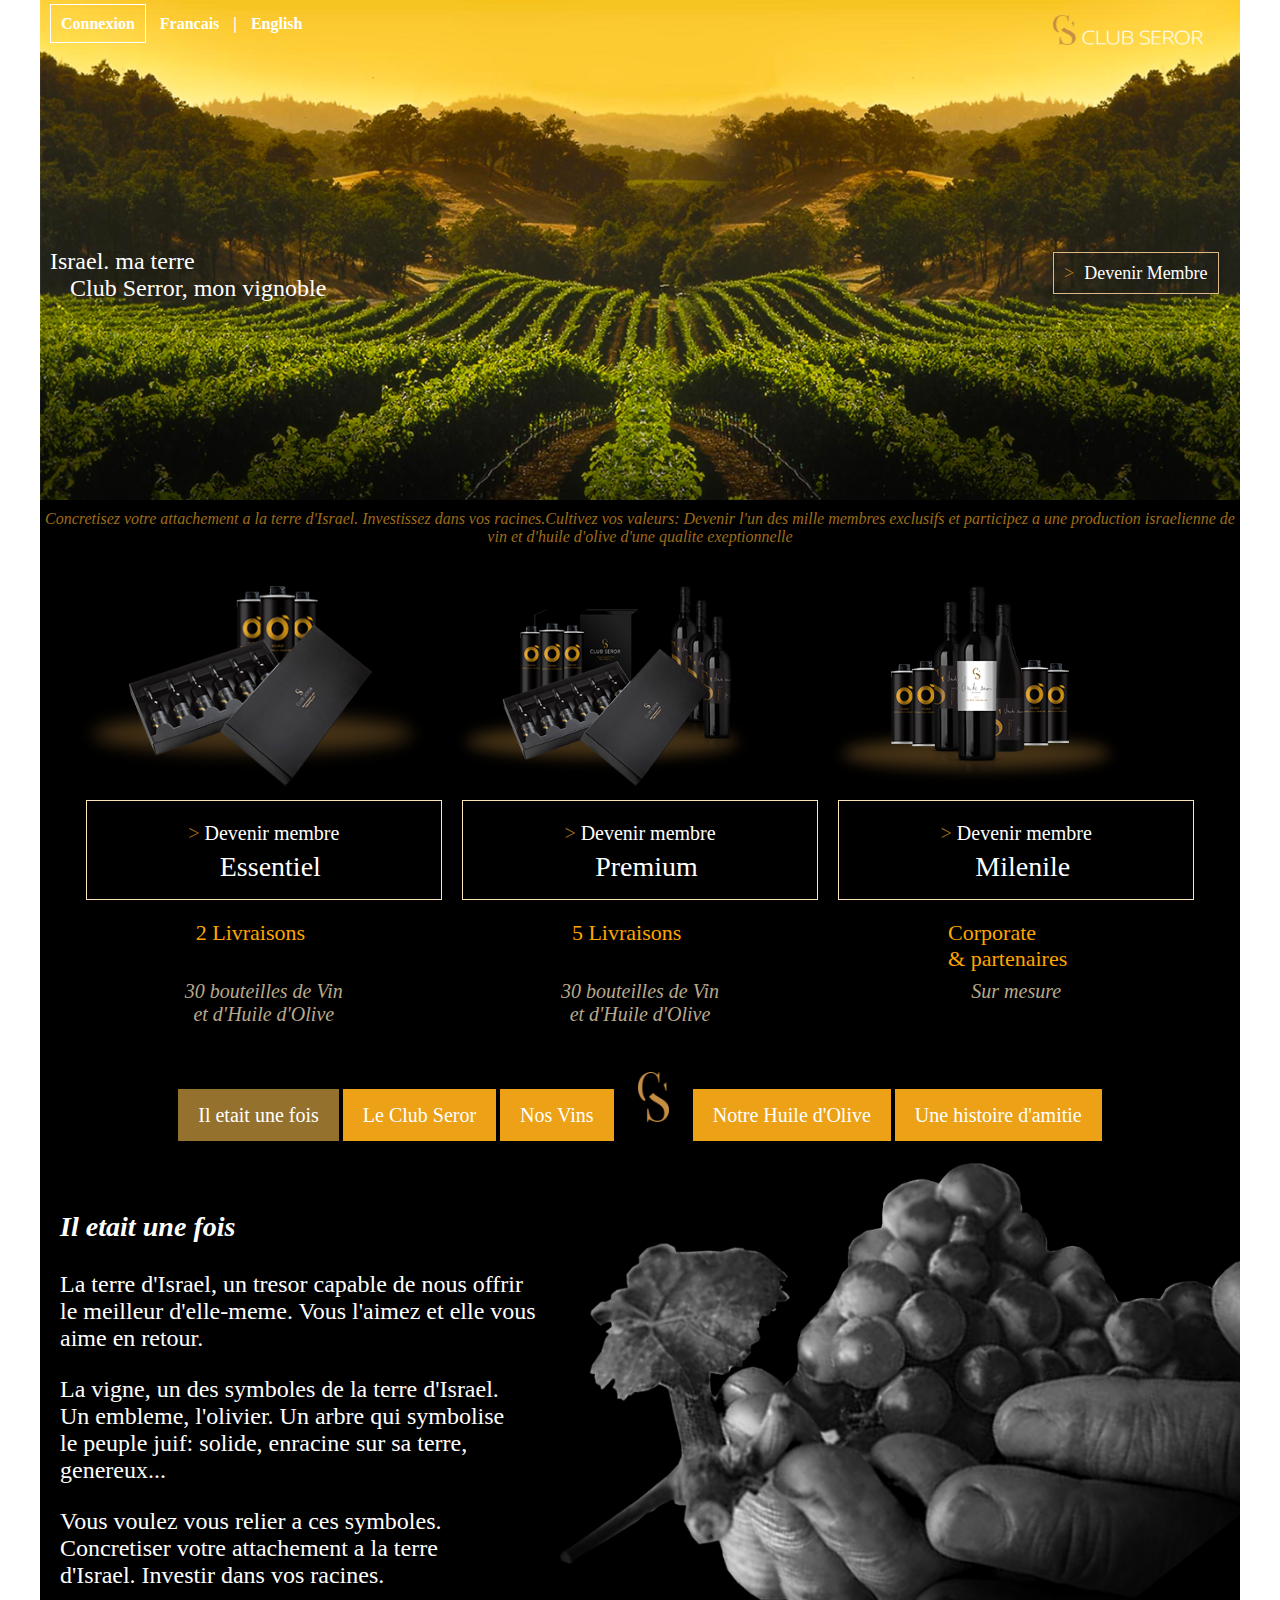
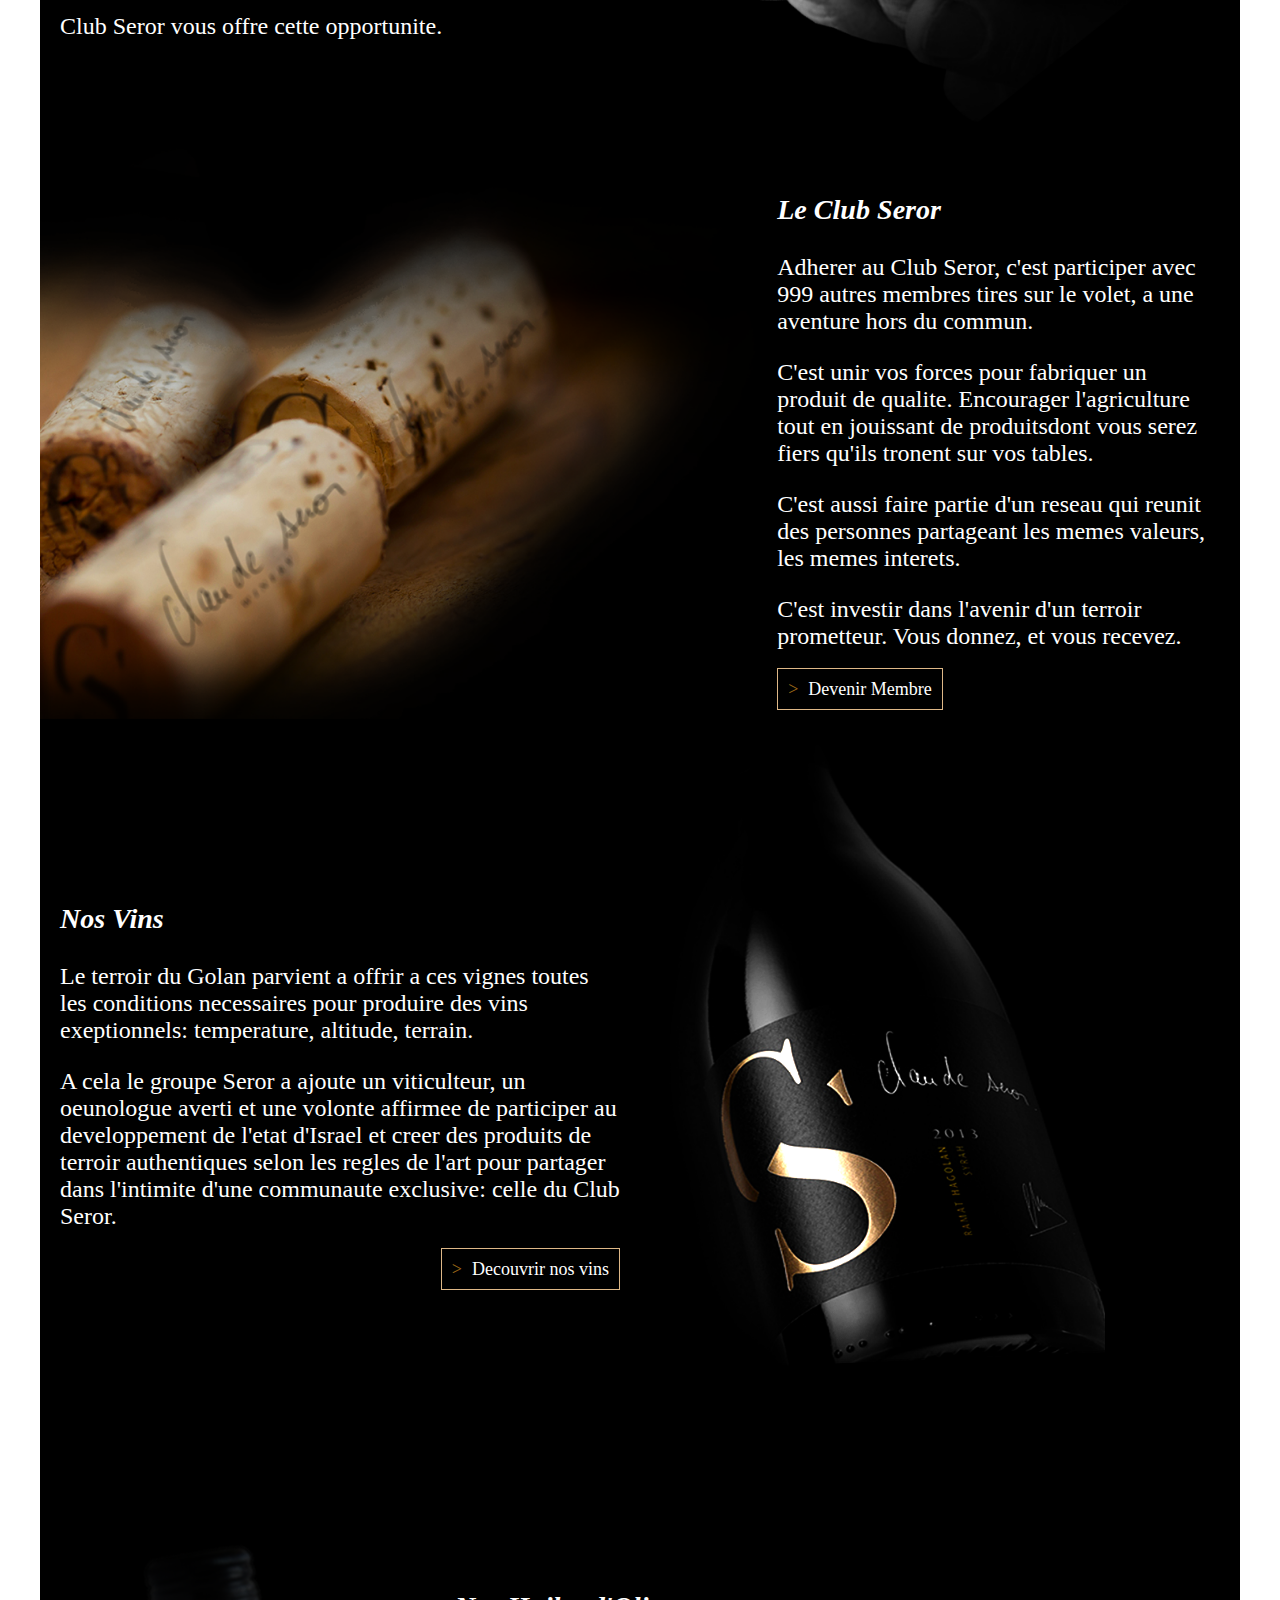
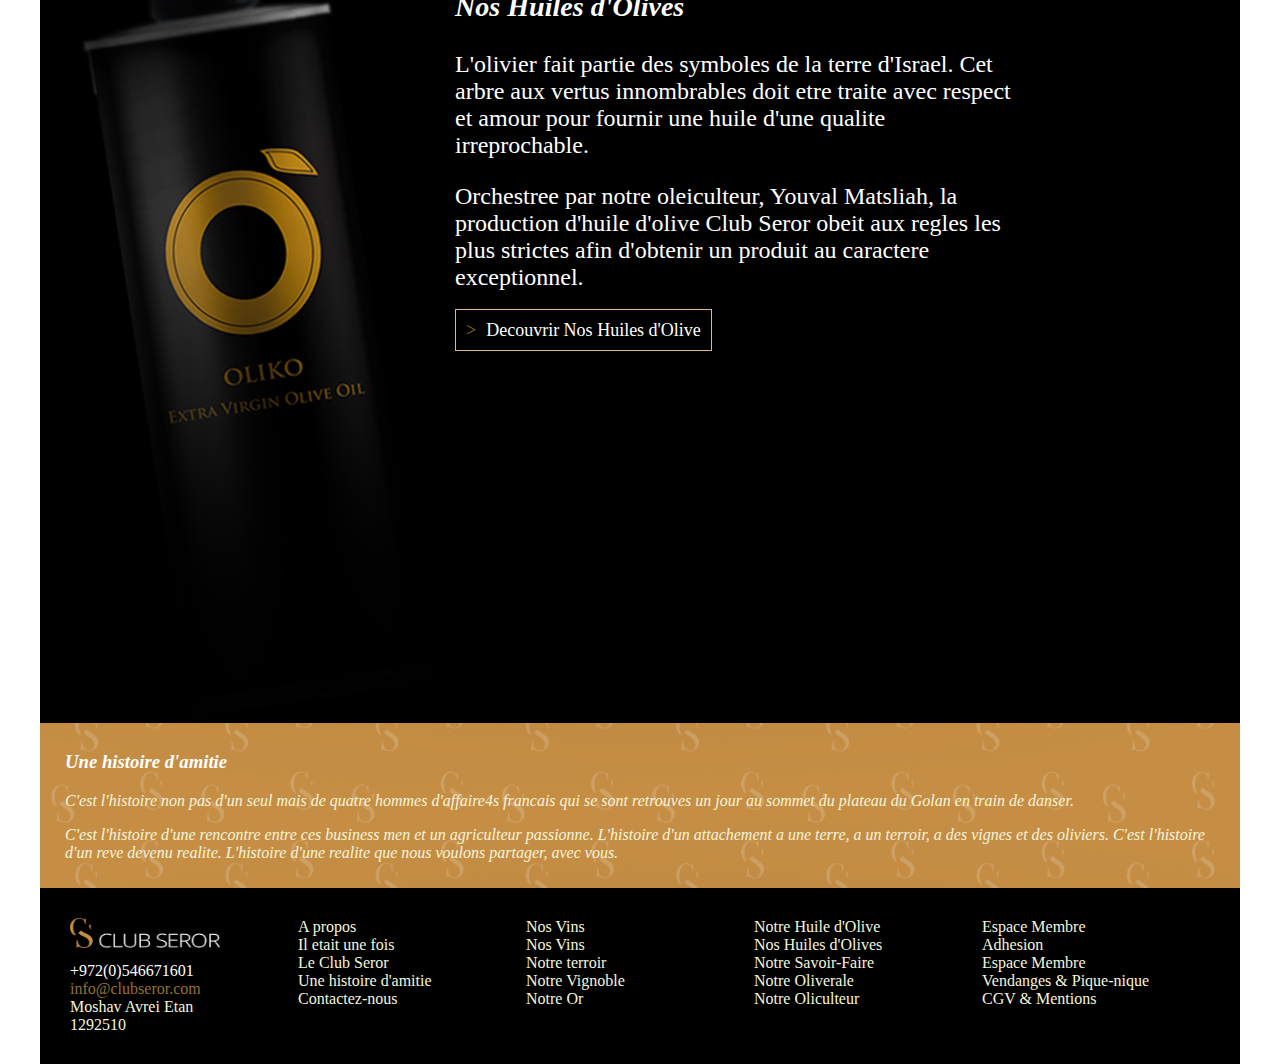
==== Club Seror/index.html @ d4f07e98 "Add files via upload" ====
<!DOCTYPE html>
<html lang="en">
  <head>
    <meta charset="UTF-8" />
    <meta http-equiv="X-UA-Compatible" content="IE=edge" />
    <meta name="viewport" content="width=device-width, initial-scale=1.0" />
    <link
      rel="stylesheet"
      href="https://cdnjs.cloudflare.com/ajax/libs/font-awesome/6.0.0-beta3/css/all.min.css"
    />
    <link rel="stylesheet" href="style.css" />
    <title>Club Seror</title>
  </head>
  <body>
    <section>
      <div class="container-become-member flex flex-menu-member">
        <div class="div-connexion">
          <a class="btn-connexion active">Connexion</a>
          <a>Francais </a>
          <span>|</span>
          <a>English</a>
        </div>
        <div class="div-logo">
          <img src="images/Logo2.png" alt="logo2" />
        </div>
        <div class="div-desc">
          <div>Israel. ma terre</div>
          <div class="indented-text">Club Serror, mon vignoble</div>
        </div>
        <div class="div-btn-become-member">
          <a class="btn-become-member"><span>></span>Devenir Membre</a>
        </div>
      </div>
    </section>

    <section>  
      <div class="container-concret">
        Concretisez votre attachement a la terre d'Israel. Investissez dans vos
        racines.Cultivez vos valeurs: Devenir l'un des mille membres exclusifs
        et participez a une production israelienne de vin et d'huile d'olive
        d'une qualite exeptionnelle
      </div>  
    </section>

    <section>
      <div class="container-products flex flex-products">
        <div class="container-item">
          <img src="images/Pack.png" alt="product 1" />
          <div class="btn-product">
            <a>
              <div class="small-text"><span>></span> Devenir membre</div>
              <div class="large-text">Essentiel</div>
            </a>
          </div>
          <div class="div-delivery">2 Livraisons</div>
          <div class="product-desc">
            30 bouteilles de Vin <br />
            et d'Huile d'Olive
          </div>
        </div>
        <div class="container-item">
          <img src="images/Pack2.png" alt="product 1" />
          <div class="btn-product">
            <a>
              <div class="small-text"><span>></span> Devenir membre</div>
              <div class="large-text">Premium</div>
            </a>
          </div>
          <div class="div-delivery">5 Livraisons</div>
          <div class="product-desc">
            30 bouteilles de Vin <br />
            et d'Huile d'Olive
          </div>
        </div>
        <div class="container-item">
          <img src="images/Pack3.png" alt="product 1" />
          <div class="btn-product">
            <a>
              <div class="small-text"><span>></span> Devenir membre</div>
              <div class="large-text">Milenile</div>
            </a>
          </div>
          <div class="div-delivery">Corporate <br />&amp; partenaires</div>
          <div class="product-desc">Sur mesure</div>
        </div>
      </div>
    </section>

    <section>
      <div class="container-menu-1 flex flex-menu-1">
        <div class="menu-items">
          <ul>
            <li><div><a class="active">Il etait une fois</a></div></li>
            <li><a>Le Club Seror</a></li>
            <li><a>Nos Vins</a></li>
            <li>
              <a class="logo"><img src="images/logo.png" alt="logo" /></a>
            </li>
            <li><a>Notre Huile d'Olive</a></li>
            <li><a>Une histoire d'amitie</a></li>
          </ul>
        </div>
      </div>
    </section>

    <section>
      <div class="container-img-desc-1 flex">
        <div class="div-desc">
          <h3>Il etait une fois</h3>
          <p>
            La terre d'Israel, un tresor capable de nous offrir <br />
            le meilleur d'elle-meme. Vous l'aimez et elle vous <br />
            aime en retour.
          </p>
          <p>
            La vigne, un des symboles de la terre d'Israel. <br />
            Un embleme, l'olivier. Un arbre qui symbolise <br />
            le peuple juif: solide, enracine sur sa terre, <br />
            genereux...
          </p>
          <p>
            Vous voulez vous relier a ces symboles. <br />
            Concretiser votre attachement a la terre <br />
            d'Israel. Investir dans vos racines.
          </p>
          <p>Club Seror vous offre cette opportunite.</p>
        </div>
        <div class="div-image">
          <img src="images/Vine.png" alt="vigne" />
        </div>
      </div>

      <div class="container-img-desc-2 flex">
        <div class="div-image">
          <img src="images/Cork.png" alt="cork" />
        </div>
        <div class="div-desc">
          <h3>Le Club Seror</h3>
          <p>
            Adherer au Club Seror, c'est participer avec 999 autres membres
            tires sur le volet, a une aventure hors du commun.
          </p>
          <p>
            C'est unir vos forces pour fabriquer un produit de qualite.
            Encourager l'agriculture tout en jouissant de produitsdont vous
            serez fiers qu'ils tronent sur vos tables.
          </p>
          <p>
            C'est aussi faire partie d'un reseau qui reunit des personnes
            partageant les memes valeurs, les memes interets.
          </p>
          <p>
            C'est investir dans l'avenir d'un terroir prometteur. Vous donnez,
            et vous recevez.
          </p>
          <a class="btn-become-member"><span>></span>Devenir Membre</a>
        </div>
      </div>

      <div class="container-img-desc-3 flex">
        <div class="div-desc">
          <h3 class="h3-nos-vins">Nos Vins</h3>
          <p>
            Le terroir du Golan parvient a offrir a ces vignes toutes les
            conditions necessaires pour produire des vins exeptionnels:
            temperature, altitude, terrain.
          </p>
          <p>
            A cela le groupe Seror a ajoute un viticulteur, un oeunologue averti
            et une volonte affirmee de participer au developpement de l'etat
            d'Israel et creer des produits de terroir authentiques selon les
            regles de l'art pour partager dans l'intimite d'une communaute
            exclusive: celle du Club Seror.
          </p>
          <div class="div-discover-wines">
            <a class="btn-become-member"><span>></span>Decouvrir nos vins</a>
          </div>
        </div>
        <div class="div-image">
          <img class="bottle-img" src="images/Bottle.png" alt="bottle" />
        </div>
      </div>

      <div class="container-img-desc-4 flex">
        <div class="div-image">
          <img class="oil-image" src="images/Oil.png" alt="cork" />
        </div>
        <div class="div-desc">
          <h3>Nos Huiles d'Olives</h3>
          <p>
            L'olivier fait partie des symboles de la terre d'Israel. Cet arbre
            aux vertus innombrables doit etre traite avec respect et amour pour
            fournir une huile d'une qualite irreprochable.
          </p>
          <p>
            Orchestree par notre oleiculteur, Youval Matsliah, la production
            d'huile d'olive Club Seror obeit aux regles les plus strictes afin
            d'obtenir un produit au caractere exceptionnel.
          </p>
          <a class="btn-become-member"
            ><span>></span>Decouvrir Nos Huiles d'Olive</a
          >
        </div>
      </div>
    </section>

    <section>
      <div class="container-amitie-history">
        <h3>Une histoire d'amitie</h3>
        <div class="desc">
          <p>
            C'est l'histoire non pas d'un seul mais de quatre hommes d'affaire4s
            francais qui se sont retrouves un jour au sommet du plateau du Golan
            en train de danser.
          </p>
          <p>
            C'est l'histoire d'une rencontre entre ces business men et un
            agriculteur passionne. L'histoire d'un attachement a une terre, a un
            terroir, a des vignes et des oliviers. C'est l'histoire d'un reve
            devenu realite. L'histoire d'une realite que nous voulons partager,
            avec vous.
          </p>
        </div>
      </div>
    </section>

    <section>
      <div class="footer flex">
        <div class="footer-item">
          <img src="images/Logo2.png" alt="footer logo" />
          <div>
            <a class="phone" href="tel:+972546671601">+972(0)546671601</a>
          </div>
          <div class="email">
            <a>info@clubseror.com</a>
          </div>
          <div>Moshav Avrei Etan</div>
          <div>1292510</div>
        </div>

        <div class="footer-item">
          <div class="footer-title">A propos</div>
          <div>Il etait une fois</div>
          <div>Le Club Seror</div>
          <div>Une histoire d'amitie</div>
          <div>Contactez-nous</div>
        </div>

        <div class="footer-item">
          <div class="footer-title">Nos Vins</div>
          <div>Nos Vins</div>
          <div>Notre terroir</div>
          <div>Notre Vignoble</div>
          <div>Notre Or</div>
        </div>

        <div class="footer-item">
          <div class="footer-title">Notre Huile d'Olive</div>
          <div>Nos Huiles d'Olives</div>
          <div>Notre Savoir-Faire</div>
          <div>Notre Oliverale</div>
          <div>Notre Oliculteur</div>
        </div>

        <div class="footer-item">
          <div class="footer-title">Espace Membre</div>
          <div>Adhesion</div>
          <div>Espace Membre</div>
          <div>Vendanges &amp; Pique-nique</div>
          <div>CGV &amp; Mentions</div>
        </div>
      </div>
    </section>
  </body>
</html>
---- Club Seror/style.css ----
* {
    box-sizing: border-box;
}

body {
    margin: 0px;
}

ul {
    padding: 0;
}

.flex {
    display: flex;
}

.container-become-member {
    width: 1200px;
    height: 500px;
    margin: auto;
    background: url('images/Winery.png') center/cover;
    padding: 15px 10px 0 10px;
}

.flex-menu-member {
    flex-wrap: wrap;
    justify-content: space-between;
}

.div-connexion a, .div-connexion span {
    color: white;
    font-weight: bold;
    margin-right: 10px;
}

a:hover, .active {
    border: 1px solid white;
    padding: 10px;
}

.div-desc {
    color: white;
    font-size: 24px;
}

.div-connexion {
    width: 85%;
}

.div-logo {
    width: 15%;
}

.div-btn-become-member .div-desc {
   padding-left: 20px;
   width: 85%;
}

.container-become-member .div-desc .indented-text {
    text-indent: 20px;
}

.div-btn-become-member {
    padding-top: 15px;
    width: 15%;
}

.container-concret {
    background-color: black;
    width: 1200px;
    margin: auto;
    padding: 10px 0;
    text-align: center;
    color: rgba(230, 162, 35, 0.689);
    font-style: italic;
}

.div-logo img {
    width: 150px;
    height: 30px;
}

.btn-become-member {
    color: white;
    padding: 10px;
    border: 1px solid burlywood;
    font-size: 18px;
}

.btn-become-member span {
    color: rgba(230, 162, 35, 0.689);
    font-size: 18px;
    margin-right: 10px;
}

.btn-become-member-pack {
    color: white;
    margin: 30px;
    padding: 20px 0;
    text-align: center;
    line-height: 1.5em;
    border: 1px rgb(250, 227, 185) solid
}

.btn-become-member-pack span {
    color: rgba(230, 162, 35, 0.689);
    font-size: 18px;
    margin-right: 10px;
}

.container-connexion {
    padding-top: 25px;
    width: 1200px;
    height: 60px;
    margin: auto;
    background-color: black;
}

.container-connexion .div-connexion a, .container-connexion .div-connexion span {
    color: white;
    font-weight: bold;
    margin-right: 10px;
}

.container-connexion .div-connexion .btn-connexion {
    color: white;
    font-size: 18px;
    padding: 15px;
    margin: 0 0 5px 3px;
    border: 2px solid wheat;
}

.container-products {
    width: 1200px;
    margin: auto;
    background-color: black;
}

.container-item {
    width: 33%;
}

.container-item img {
    height: 200px;
}

.flex-products {
    flex-wrap: wrap;
    padding: 30px;
    justify-content: center;
}

.btn-product {
    color: white;
    margin: 10px;
    padding: 20px 0;
    text-align: center;
    line-height: 1.5em;
    border: 1px rgb(250, 227, 185) solid
}

.small-text {
    font-size: 20px;
}

.large-text {
    font-size: 28px;
    padding: 10px 0 0 13px
}

.small-text span {
    color: rgba(230, 162, 35, 0.689);
}

.div-delivery {
    color: orange;
    font-size: 22px;
    padding: 10px 2px 2px 120px;
    height: 70px;
}

.product-desc {
    text-align: center;
    color:rgb(184, 169, 141);
    font-size: 20px;
    font-style: italic;
}

.container-menu-1 {
    width: 1200px;
    margin: auto;
    background-color: black;
}

.flex-menu-1 {
    justify-content: center;
}

.menu-items ul li {
    display: inline-block;
}

.menu-items ul li a {
    background-color: rgb(236, 161, 22);
    font-size: 20px;
    color: white;
    padding: 15px 20px;
    border: none;
}

.menu-items ul li .active, .menu-items ul li a:hover {
    background-color: rgb(149, 113, 46);
}

.menu-items ul li .logo {
    background-color: black;
}

.menu-items ul li .logo img {
    height: 50px;
}

.container-top-menu {
    width: 1200px;
    margin: auto;
    background-color: black;
}

.container-top-menu .div-logo img {
   margin-top: 6px;
   width: 50px;
   height: 40px;
}

.flex-top-menu {
    justify-content: space-around;
}

.left-menu ul li, .right-menu ul li {
    display: inline-block;
}

.left-menu ul li a, .right-menu ul li a {
    background-color: rgb(236, 161, 22);
    font-size: 20px;
    color: white;
    padding: 15px 20px;
    border: none;
}

.left-menu ul li .active, .left-menu ul li a:hover, .right-menu ul li a:hover {
    background-color: rgb(149, 113, 46);
}

.h3-nos-vins {
    padding-top: 20%;
}

.container-img-desc-1,
.container-img-desc-2,
.container-img-desc-3,
.container-img-desc-4
 {
  padding: 20px 0 0 0;
  background-color: black;
  width: 1200px;
  margin: auto;
}

.container-img-desc-1 .div-desc,
.container-img-desc-2 .div-desc,
.container-img-desc-3 .div-desc,
.container-img-desc-4 .div-desc   
{
    width: 50%;
    padding: 20px;
}

.container-img-desc-1 .div-desc h3,
.container-img-desc-2 .div-desc h3,
.container-img-desc-3 .div-desc h3,
.container-img-desc-4 .div-desc h3    
{
    font-style: italic;
}

.container-img-desc-1 .div-image img,
.container-img-desc-2 .div-image img,
.container-img-desc-3 .div-image img,
.container-img-desc-4 .div-image img
{
   width: 100%;
}

.div-discover-wines {
   text-align: right;
}

.bottle-img {
   height: 80%;
}

.oil-image {
   padding-left: 40px;
}

.container-amitie-history {
    padding: 10px 5px 10px 5px;
    color: white;
    background: url('images/Bg.png') center/cover;
    width: 1200px;
    margin: auto;
}

.container-amitie-history h3 {
    font-style: italic;
    padding-left: 20px;
}

.container-amitie-history p {
    font-style: italic;
    padding-left: 20px;
    color:beige;
}

.footer-item img {
    width: 150px;
    height: 40px;
    padding-bottom: 10px;
}

.footer {
    width: 1200px;
    margin: auto;
    padding: 30px;
    background-color: black;
    justify-content: space-around;
}

.footer-item {
    width: 20%;
    color: beige;
}

.phone {
    text-decoration: none;
    color: white;
}

.email {
    color: rgb(149, 113, 46);
}

.container-prdt-img-desc {
    padding: 5vh 0;
    width: 1200px;
    margin: auto;
    background-color: black;
}

.container-prdt-img-desc .div-img {
    padding-left: 10vw;
    width: 50%;
}

.container-prdt-img-desc .div-desc {
    width: 50%;
}

.container-prdt-img-desc img {
    width: 100%;
}

.container-prdt-img-desc .div-desc .title {
    color: rgb(236, 161, 22);
    font-size: 30px;
}

.container-prdt-img-desc .div-desc .subtitle {
    padding-top: 10px;
    color: white;
    font-size: 26px;
}

.flex-inside {
    padding-top: 20px;
    justify-content: space-between;
}

.div-icone-inside {
    width: 30%;
}

.fa-wine-bottle {
    padding: 30px;
    font-size: 40px;
}

.container-prdt-img-desc .div-desc p {
    color:rgb(226, 220, 220);
    font-size: 20px;
}

.container-criteria {
    width: 1200px;
    margin: auto;
    background-color: olive;
}

.container-criteria .criteria-item .flex-inside 

.footer-title {
    font-weight: bold;
    padding-bottom: 10px;
    color: white;
}

@media screen and (max-width: 1024px) {
    .container-become-member { 
        font-size: 20px;
        width: 100%;
    }

    .div-connexion {
        width: 75%;
    }

    .container-become-member .div-desc {
        padding-left: 30px;
        width: 70%;
        font-size: 32px;
    }
     
    .div-btn-become-member {
         padding-top: 15px;
         width: 30%;
         font-size: 22px;
    }

    .div-logo {
        width: 25%;
    }

    .div-logo img {
        width: 180px;
        height: 40px;
    }

    .container-concret {
        width: 100%;
        font-size: 28px;
        padding: 10px;
    }

    .menu-items ul li {
        display: block;
        margin-bottom: 40px;
    }

    .menu-items ul li a {
        font-size: 20px;
        margin-right: 5px;  
        padding: 15px 15px;
    }

    .flex-products {
        flex-direction: column;
    }

    .container-products { 
        width: 100%;
    }

    .div-delivery {
        padding: 10px 0 0 0;
    }

    .product-desc {
      padding-bottom: 30px;
    }

    .container-item {
        width: 100%;
        text-align: center;
    }

    .container-menu-1 {
        width: 100%;
    }

    .container-img-desc-1,
    .container-img-desc-3
    {
        width: 100%;
        flex-direction: column;
    }

    .container-img-desc-2,
    .container-img-desc-4
    {
        width: 100%;
        flex-direction: column-reverse;
    }

    .container-img-desc-1 .div-image img,
    .container-img-desc-2 .div-image img,
    .container-img-desc-3 .div-image img,
    .container-img-desc-4 .div-image img 
    {
       width: 80%;
       height: auto;
       max-height: 600px;
       margin-left: 50px;
    } 

    .container-img-desc-1 .div-desc,
    .container-img-desc-2 .div-desc,
    .container-img-desc-3 .div-desc,
    .container-img-desc-4 .div-desc
    {
        width: 100%;
        text-align: center;
        letter-spacing: 2px;
        font-size: 23px;
        padding: 5px;
    }

    .div-discover-wines {
        text-align: center;
    }

    .container-amitie-history { 
        width: 100%;
    }

    .footer {
        width: 100%;
    }
}

@media screen and (max-width: 768px) {
    .container-become-member { 
        font-size: 20px;
        width: 100%;
    }

    .div-connexion {
        width: 70%;
    }

    .container-become-member .div-desc {
        padding-left: 30px;
        width: 70%;
        font-size: 32px;
    }
     
    .div-btn-become-member {
         padding-top: 15px;
         width: 30%;
         font-size: 22px;
    }

    .div-logo {
        width: 30%;
    }

    .div-logo img {
        width: 180px;
        height: 40px;
    }

    .container-concret {
        width: 100%;
        font-size: 28px;
        padding: 10px;
    }

    .menu-items ul li {
        display: block;
        margin-bottom: 40px;
    }

    .menu-items ul li a {
        font-size: 20px;
        margin-right: 5px;  
        padding: 15px 15px;
    }

    .flex-products {
        flex-direction: column;
    }

    .container-products { 
        width: 100%;
    }

    .div-delivery {
        padding: 10px 0 0 0;
    }

    .product-desc {
      padding-bottom: 30px;
    }

    .container-item {
        width: 100%;
        text-align: center;
    }

    .container-menu-1 {
        width: 100%;
    }

    .container-img-desc-1,
    .container-img-desc-3
    {
        width: 100%;
        flex-direction: column;
    }

    .container-img-desc-2,
    .container-img-desc-4
    {
        width: 100%;
        flex-direction: column-reverse;
    }

    .container-img-desc-1 .div-image img,
    .container-img-desc-2 .div-image img,
    .container-img-desc-3 .div-image img,
    .container-img-desc-4 .div-image img 
    {
       width: 80%;
       height: auto;
       max-height: 600px;
       margin-left: 50px;
    } 

    .container-img-desc-1 .div-desc,
    .container-img-desc-2 .div-desc,
    .container-img-desc-3 .div-desc,
    .container-img-desc-4 .div-desc
    {
        width: 100%;
        text-align: center;
        letter-spacing: 2px;
        font-size: 23px;
        padding: 5px;
    }

    .div-discover-wines {
        text-align: center;
    }

    .container-amitie-history { 
        width: 100%;
    }

    .footer {
        width: 100%;
        flex-wrap: wrap;
        text-align: center;
    }

    .footer-item {
        width: 50%;
        padding-bottom: 20px;
    }
}

@media screen and (max-width: 414px) {
    .container-become-member { 
        font-size: 20px;
        width: 100%;
    }

    .div-connexion {
        width: 65%;
        font-size: 12px;
    }

    .container-become-member .div-desc {
        padding-left: 30px;
        width: 50%;
        font-size: 22px;
    }

    .container-become-member .div-desc .indented-text {
        text-indent: 0px;
    }
     
    .div-btn-become-member {
         padding-top: 15px;
         width: 50%;
         font-size: 22px;
    }

    .div-logo {
        width: 35%;
    }

    .div-logo img {
        width: 120px;
        height: 26px;
    }

    .container-concret {
        width: 100%;
        font-size: 28px;
        padding: 10px;
    }

    .menu-items ul li {
        display: block;
        margin-bottom: 40px;
    }

    .menu-items ul li a {
        font-size: 20px;
        margin-right: 5px;  
        padding: 15px 15px;
    }

    .flex-products {
        flex-direction: column;
    }

    .container-products { 
        width: 100%;
    }

    .div-delivery {
        padding: 10px 0 0 0;
    }

    .product-desc {
      padding-bottom: 30px;
    }

    .container-item {
        width: 100%;
        text-align: center;
    }

    .container-menu-1 {
        width: 100%;
    }

    .container-img-desc-1,
    .container-img-desc-3
    {
        width: 100%;
        flex-direction: column;
    }

    .container-img-desc-2,
    .container-img-desc-4
    {
        width: 100%;
        flex-direction: column-reverse;
    }

    .container-img-desc-1 .div-image img,
    .container-img-desc-2 .div-image img,
    .container-img-desc-3 .div-image img,
    .container-img-desc-4 .div-image img 
    {
       width: 80%;
       height: auto;
       max-height: 600px;
       margin-left: 50px;
    } 

    .container-img-desc-1 .div-desc,
    .container-img-desc-2 .div-desc,
    .container-img-desc-3 .div-desc,
    .container-img-desc-4 .div-desc
    {
        width: 100%;
        text-align: center;
        letter-spacing: 2px;
        font-size: 23px;
        padding: 5px;
    }

    .div-discover-wines {
        text-align: center;
    }

    .container-amitie-history { 
        width: 100%;
    }

    .footer {
        width: 100%;
        flex-wrap: wrap;
        text-align: center;
    }

    .footer-item {
        width: 50%;
        padding-bottom: 20px;
    }
}
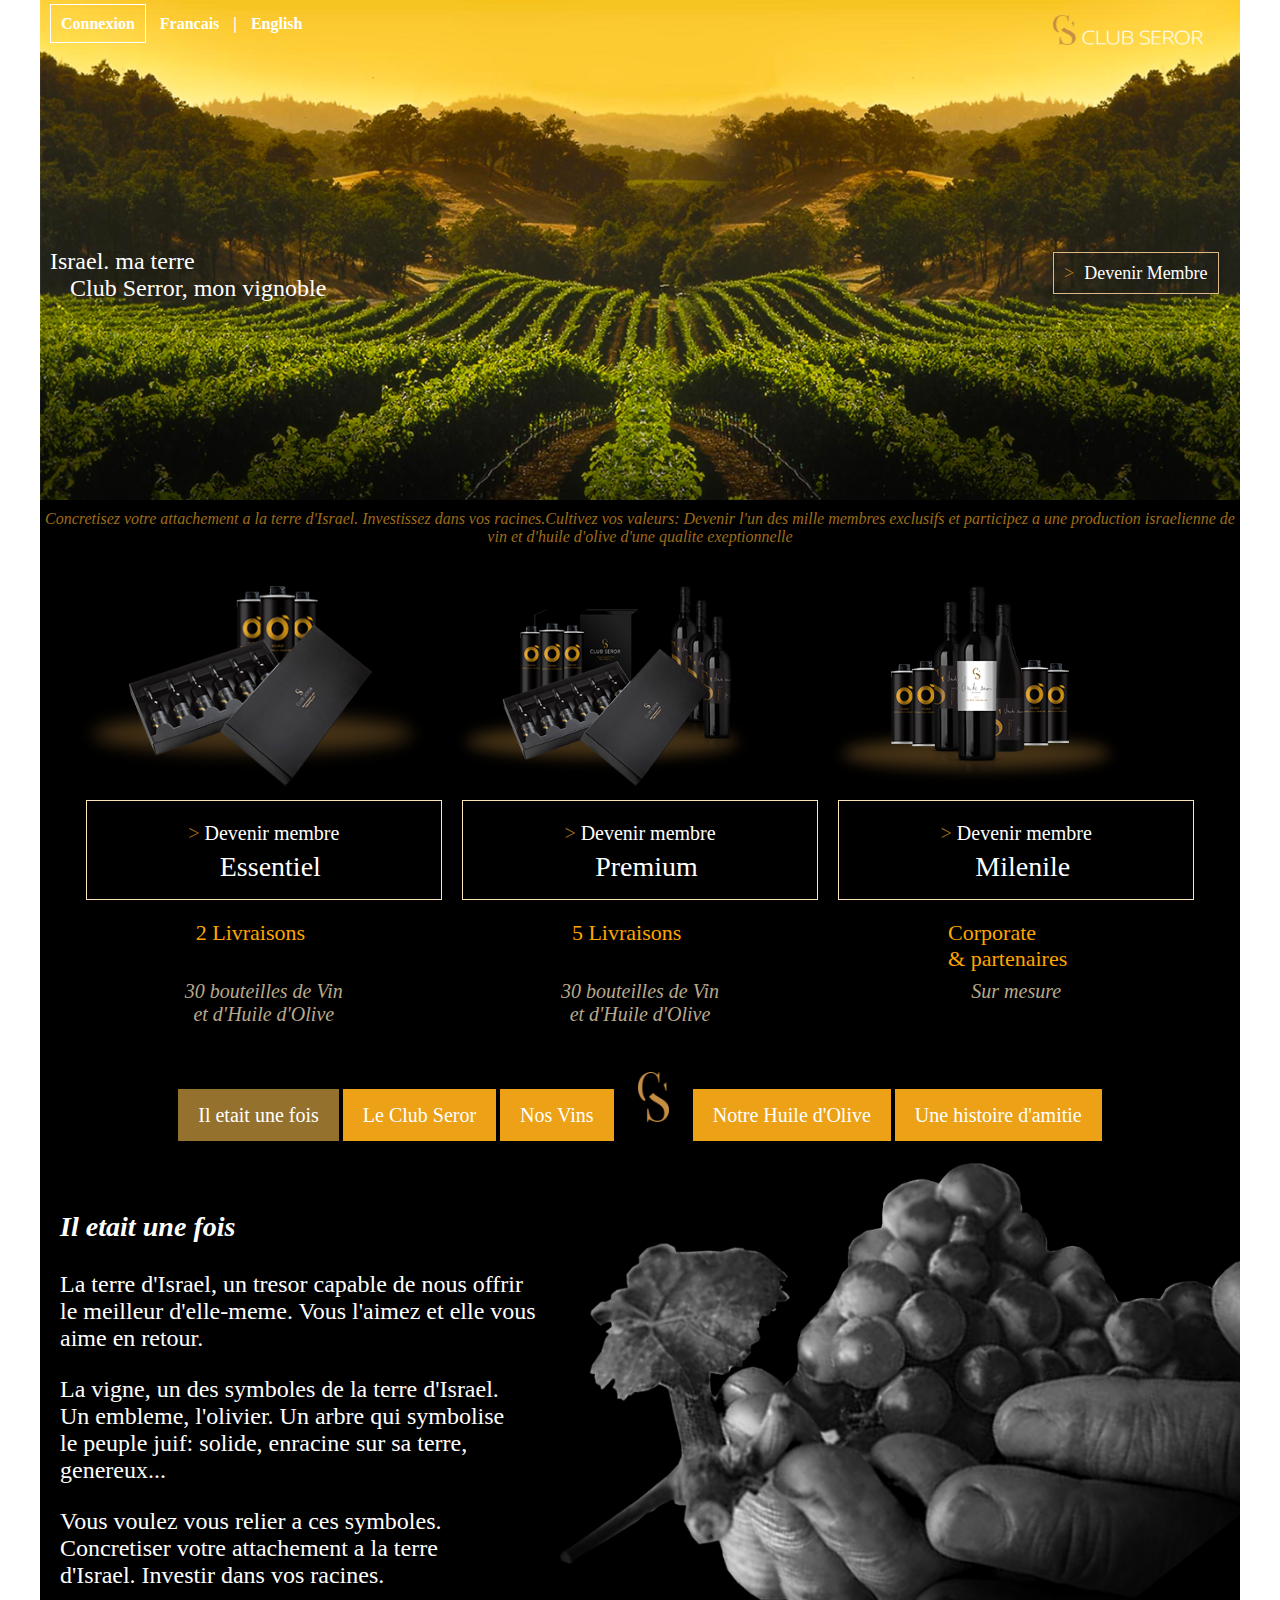
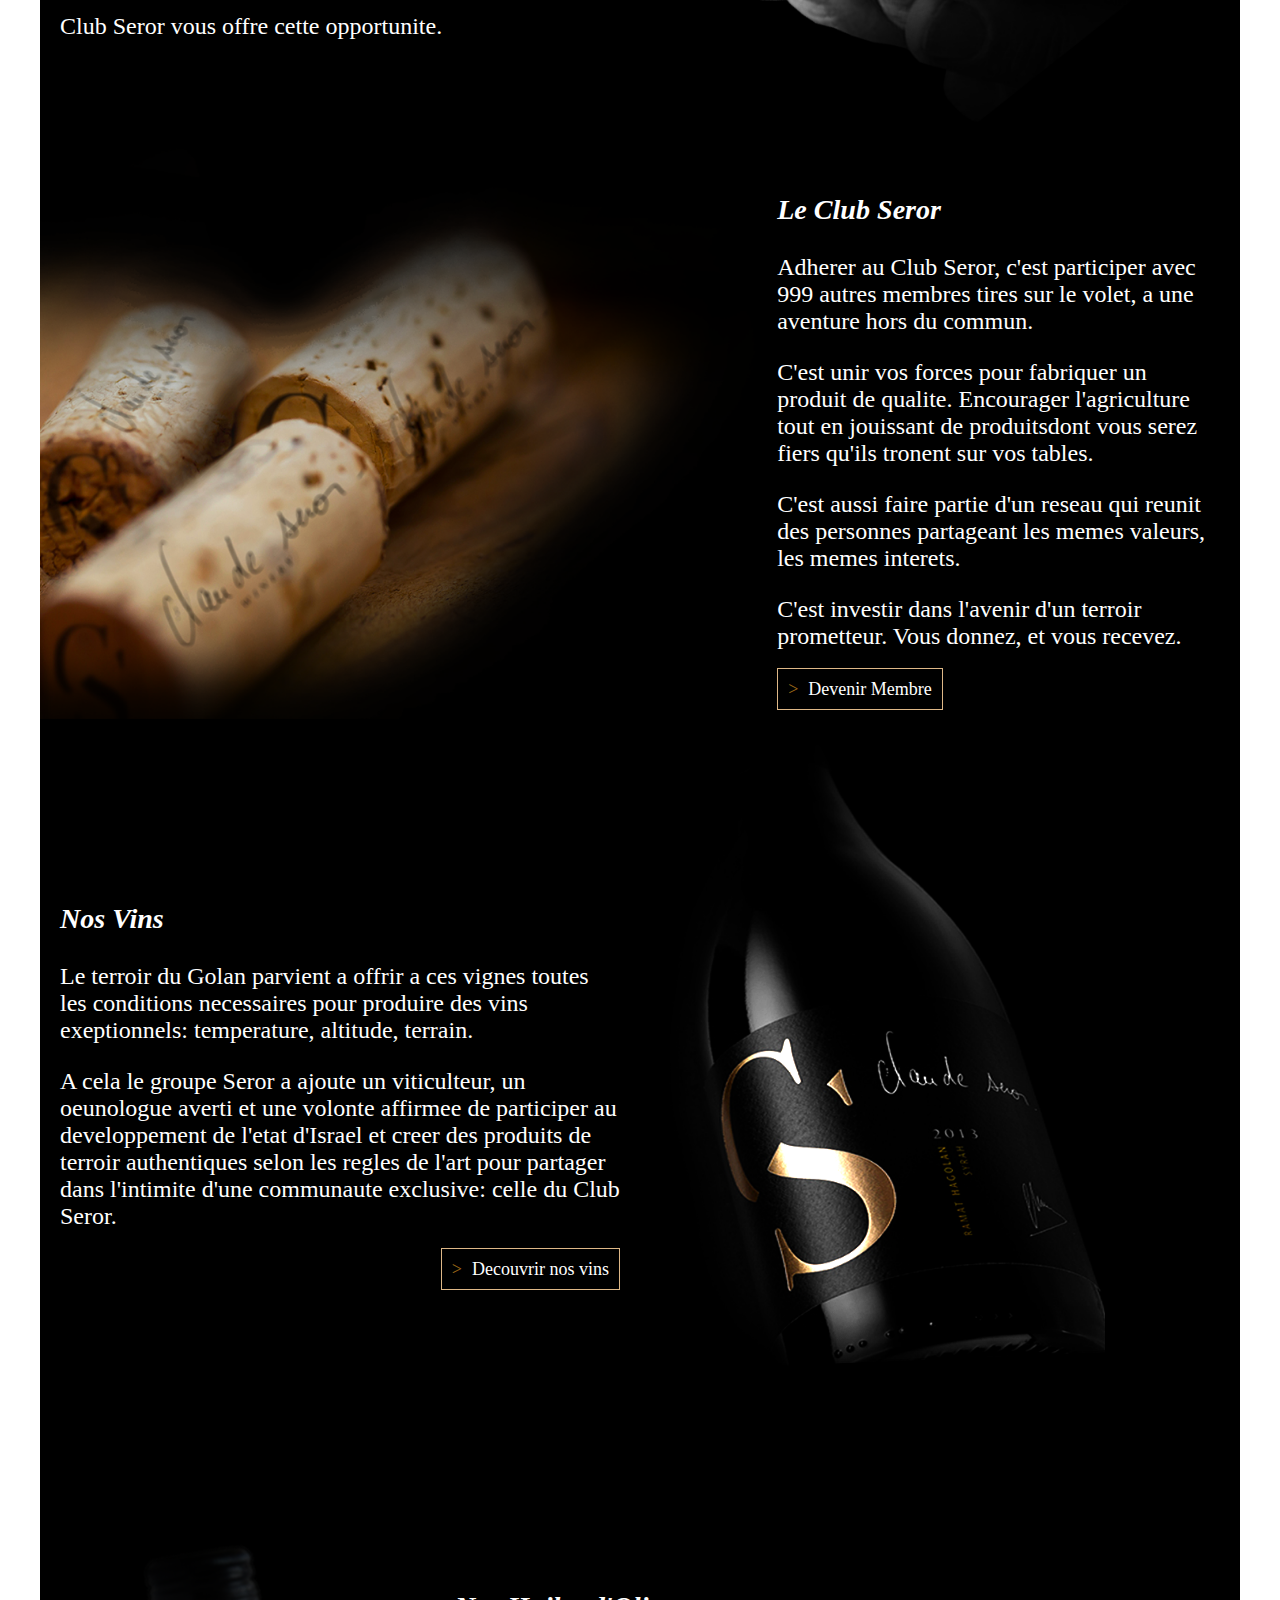
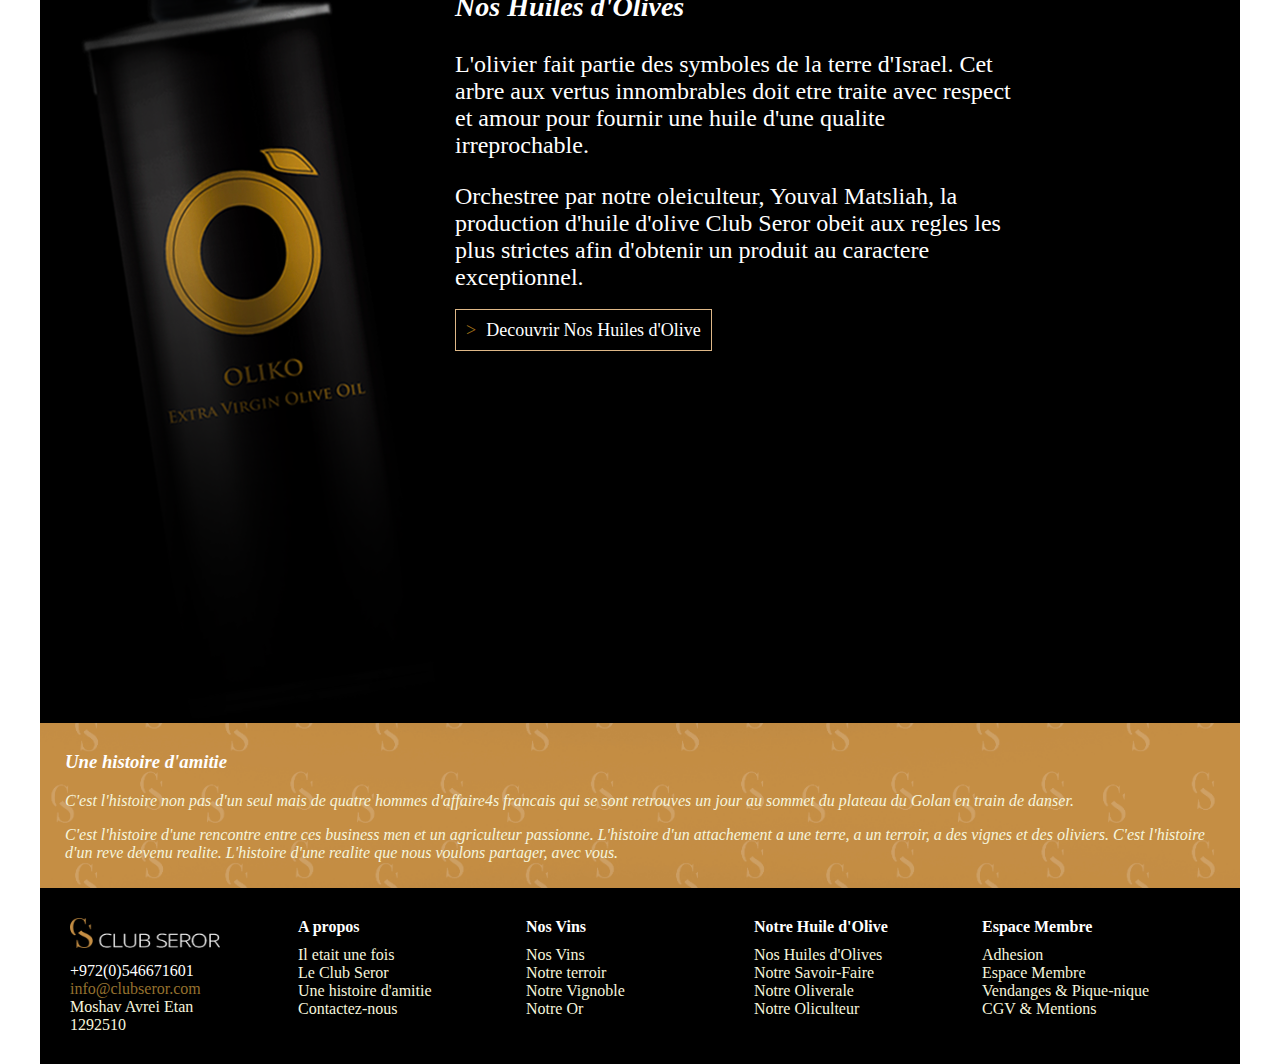
==== commit 817edd6b: "Update index.html" ====
--- a/Club Seror/index.html
+++ b/Club Seror/index.html
@@ -272,4 +272,4 @@
       </div>
     </section>
   </body>
-</html>+</html>
--- a/Club Seror/style.css
+++ b/Club Seror/style.css
@@ -365,6 +365,7 @@
 
 .container-prdt-img-desc .div-desc {
     width: 50%;
+    padding: 0 0 0 120px;
 }
 
 .container-prdt-img-desc img {
@@ -377,14 +378,15 @@
 }
 
 .container-prdt-img-desc .div-desc .subtitle {
-    padding-top: 10px;
+    padding: 10px 0 20px 0;
     color: white;
     font-size: 26px;
 }
 
 .flex-inside {
-    padding-top: 20px;
+    padding: 0 0 0 20px;
     justify-content: space-between;
+    border: 1px solid white;
 }
 
 .div-icone-inside {
@@ -396,18 +398,52 @@
     font-size: 40px;
 }
 
+.fa-folder-open,
+.fa-passport,
+.fa-ticket,
+.fa-globe,
+.fa-calendar-day,
+.fa-wine-glass,
+.fa-utensils {
+    padding: 30px;
+    font-size: 40px;
+    color: white;
+}
+
 .container-prdt-img-desc .div-desc p {
-    color:rgb(226, 220, 220);
-    font-size: 20px;
+    color: white;
+    font-size: 24px;
 }
 
 .container-criteria {
     width: 1200px;
     margin: auto;
-    background-color: olive;
-}
-
-.container-criteria .criteria-item .flex-inside 
+    background-color: black;
+}
+
+.criteria-item {
+    padding: 10px;
+    width: 50%;
+}
+
+.flex-criteria  {
+    flex-wrap: wrap;
+    justify-content: space-between;
+    padding: 0 20px;
+}
+
+.container-criteria .criteria-item .flex-inside .div-icone-inside {
+    width: 25%;
+}
+
+.container-criteria .criteria-item .flex-inside .desc-inside {
+    color: white;
+    padding: 30px;
+}
+
+.container-prdt-img-desc .div-desc .flex-inside {
+    border: none;
+}
 
 .footer-title {
     font-weight: bold;
@@ -533,6 +569,58 @@
         width: 100%;
     }
 
+    .container-top-menu {
+        width: 100%;
+    }
+
+    .container-connexion {
+        width: 100%;
+    }
+
+    .container-prdt-img-desc {
+        width: 100%;
+        flex-direction: column;
+    }
+
+    .container-prdt-img-desc .div-desc {
+        width: 100%;
+        padding: 0 40px;
+    }
+
+    .container-prdt-img-desc .div-desc .title {
+        font-size: 35px;
+    }
+
+    .container-prdt-img-desc .div-desc .subtitle {
+        font-size: 25px;
+    }
+
+    .container-criteria {
+        width: 100%;
+    }
+
+    .criteria-item {
+        width: 100%;
+    }
+
+    .flex-top-menu {
+        flex-direction: column;
+    }
+
+    .left-menu ul li {
+        display: block;
+        margin-bottom: 40px;
+    }
+
+    .right-menu ul li {
+        display: block;
+        margin-bottom: 40px;
+    }
+
+    .flex-criteria {
+        flex-direction: column;
+    }
+
     .footer {
         width: 100%;
     }
@@ -656,6 +744,58 @@
         width: 100%;
     }
 
+    .container-top-menu {
+        width: 100%;
+    }
+
+    .container-connexion {
+        width: 100%;
+    }
+
+    .container-prdt-img-desc {
+        width: 100%;
+        flex-direction: column;
+    }
+
+    .container-prdt-img-desc .div-desc {
+        width: 100%;
+        padding: 0 40px;
+    }
+
+    .container-prdt-img-desc .div-desc .title {
+        font-size: 35px;
+    }
+
+    .container-prdt-img-desc .div-desc .subtitle {
+        font-size: 25px;
+    }
+
+    .container-criteria {
+        width: 100%;
+    }
+
+    .criteria-item {
+        width: 100%;
+    }
+
+    .flex-top-menu {
+        flex-direction: column;
+    }
+
+    .left-menu ul li {
+        display: block;
+        margin-bottom: 40px;
+    }
+
+    .right-menu ul li {
+        display: block;
+        margin-bottom: 40px;
+    }
+
+    .flex-criteria {
+        flex-direction: column;
+    }
+
     .footer {
         width: 100%;
         flex-wrap: wrap;
@@ -791,6 +931,58 @@
         width: 100%;
     }
 
+    .container-top-menu {
+        width: 100%;
+    }
+
+    .container-connexion {
+        width: 100%;
+    }
+
+    .container-prdt-img-desc {
+        width: 100%;
+        flex-direction: column;
+    }
+
+    .container-prdt-img-desc .div-desc {
+        width: 100%;
+        padding: 0 40px;
+    }
+
+    .container-prdt-img-desc .div-desc .title {
+        font-size: 35px;
+    }
+
+    .container-prdt-img-desc .div-desc .subtitle {
+        font-size: 25px;
+    }
+
+    .container-criteria {
+        width: 100%;
+    }
+
+    .criteria-item {
+        width: 100%;
+    }
+
+    .flex-top-menu {
+        flex-direction: column;
+    }
+
+    .left-menu ul li {
+        display: block;
+        margin-bottom: 40px;
+    }
+
+    .right-menu ul li {
+        display: block;
+        margin-bottom: 40px;
+    }
+
+    .flex-criteria {
+        flex-direction: column;
+    }
+
     .footer {
         width: 100%;
         flex-wrap: wrap;
@@ -802,4 +994,3 @@
         padding-bottom: 20px;
     }
 }
-
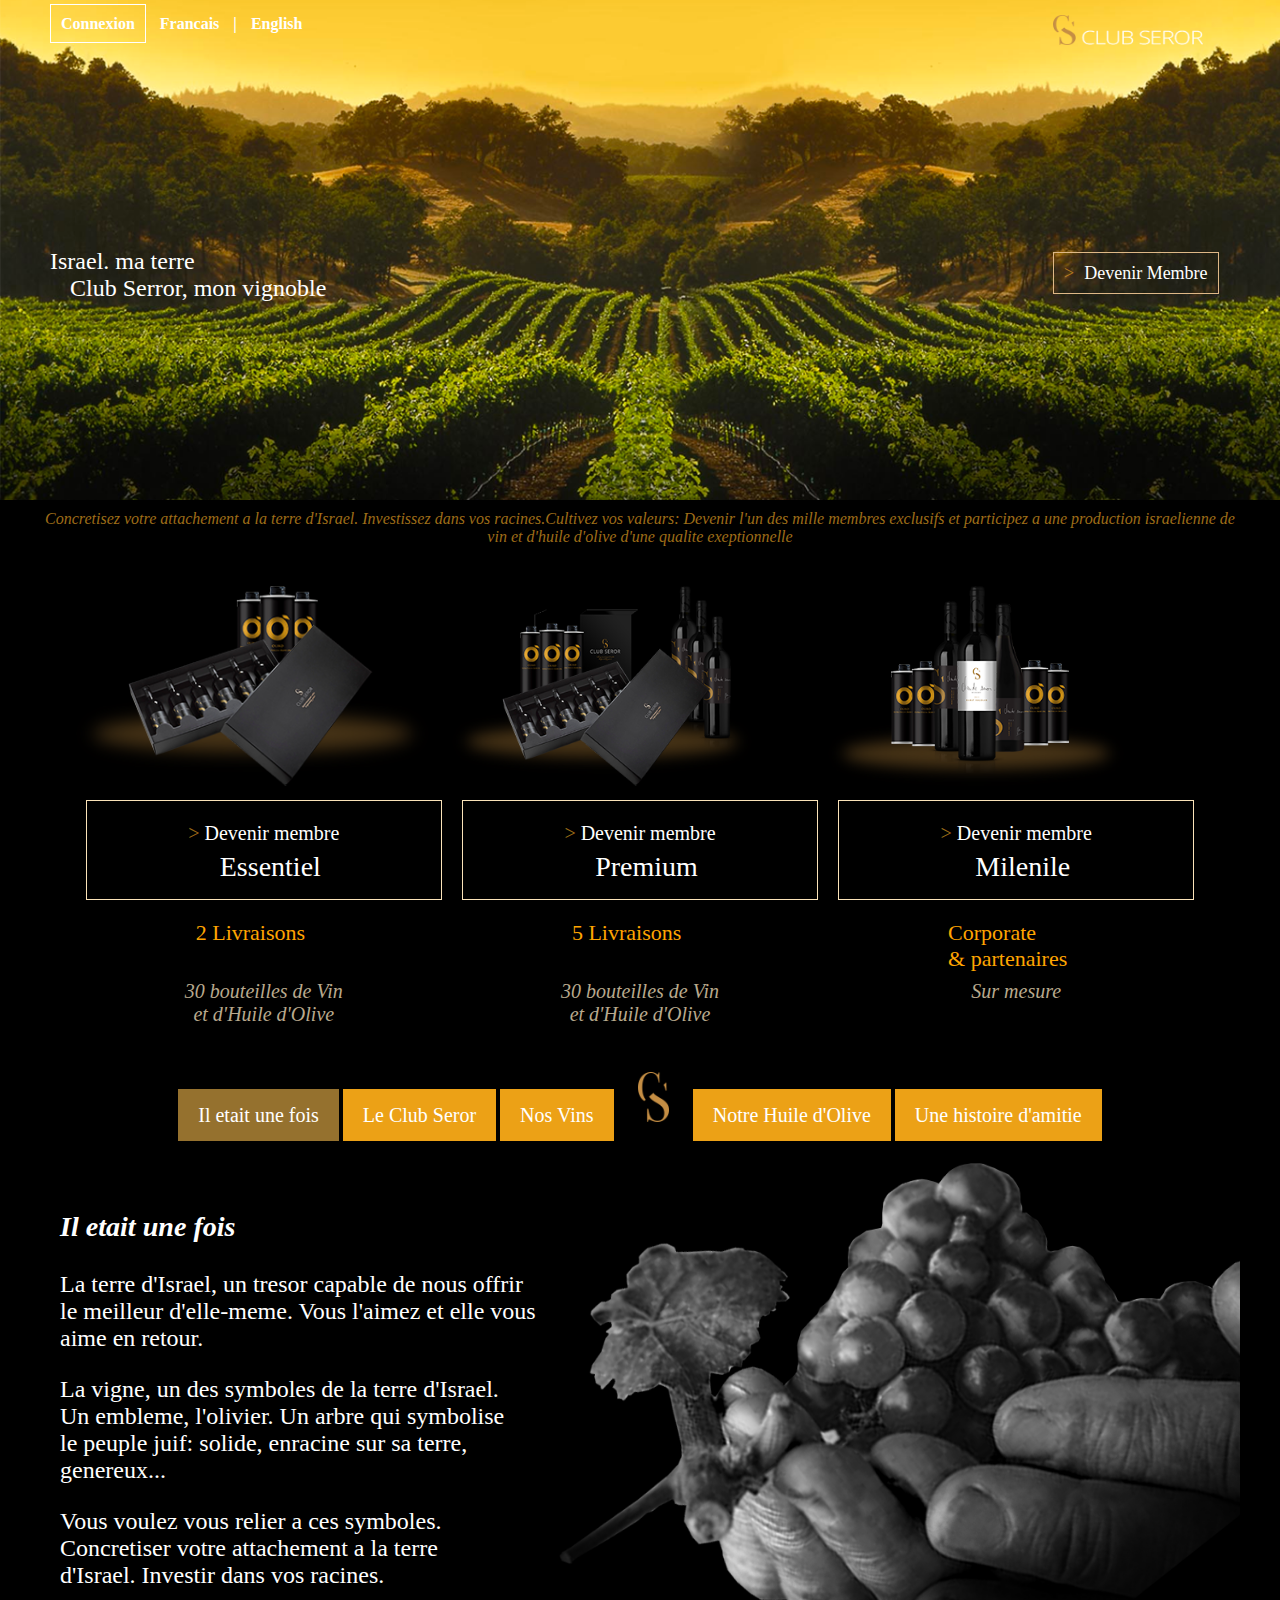
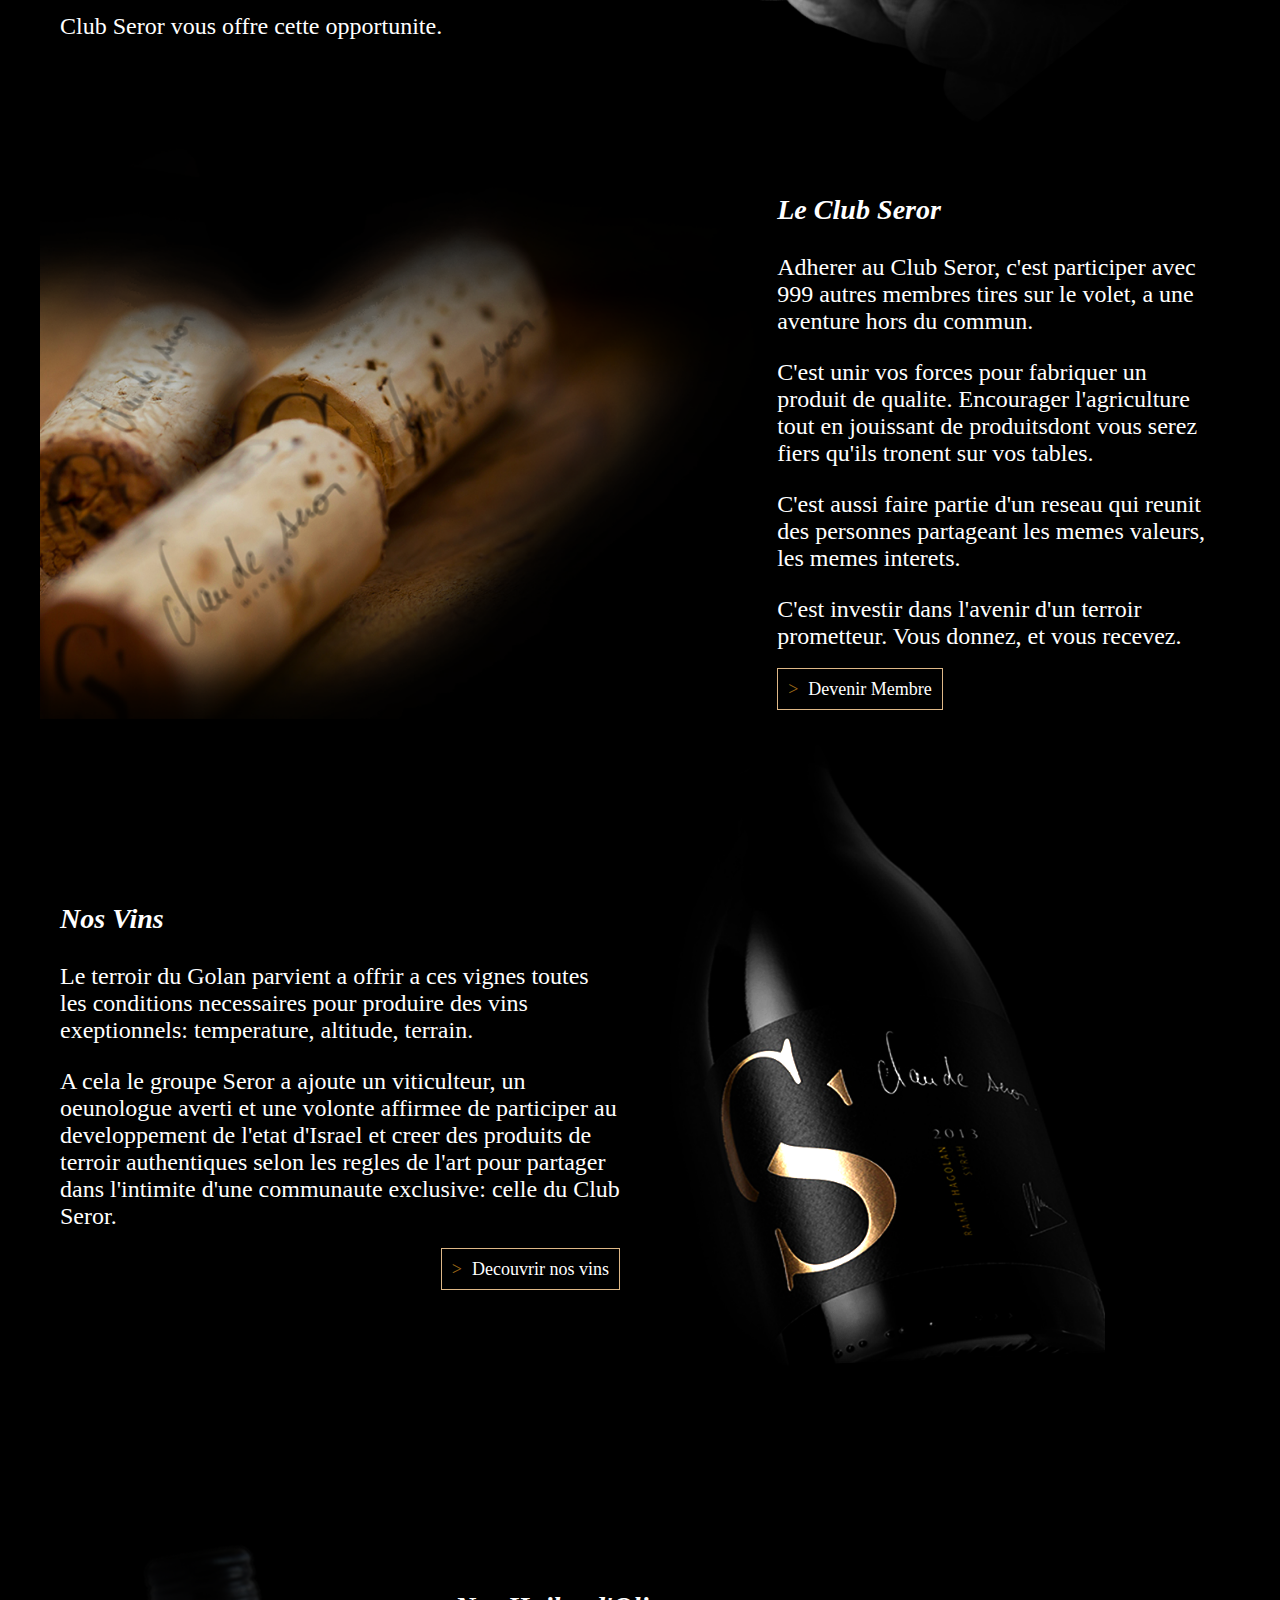
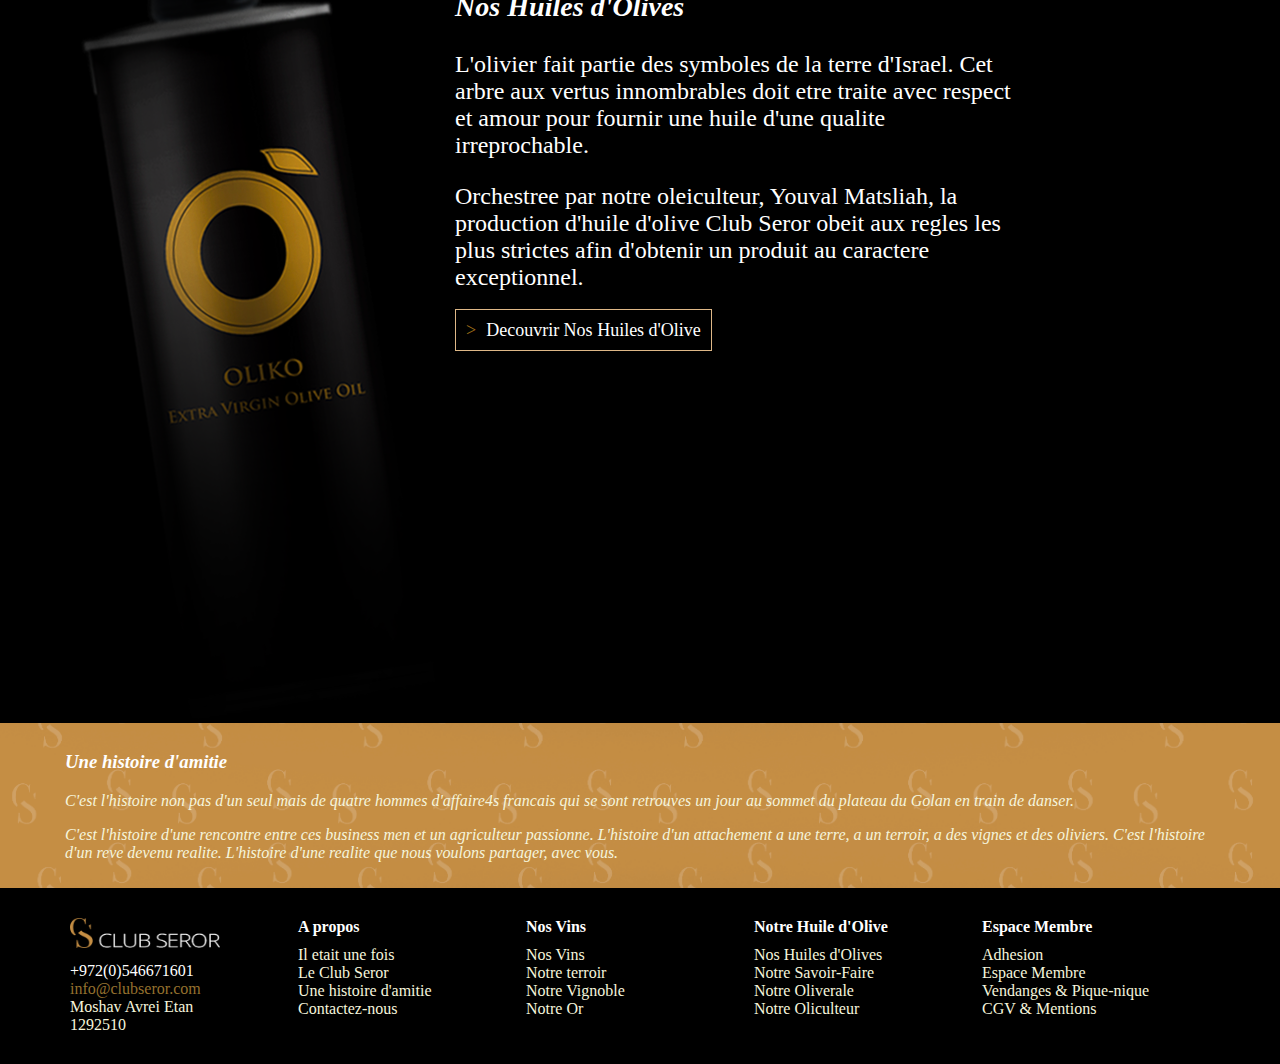
==== commit cd4699d3: "Update index.html" ====
--- a/Club Seror/index.html
+++ b/Club Seror/index.html
@@ -12,7 +12,7 @@
     <title>Club Seror</title>
   </head>
   <body>
-    <section>
+    <section class="section-become-member">
       <div class="container-become-member flex flex-menu-member">
         <div class="div-connexion">
           <a class="btn-connexion active">Connexion</a>
@@ -33,7 +33,7 @@
       </div>
     </section>
 
-    <section>  
+    <section class="black-section">  
       <div class="container-concret">
         Concretisez votre attachement a la terre d'Israel. Investissez dans vos
         racines.Cultivez vos valeurs: Devenir l'un des mille membres exclusifs
@@ -42,7 +42,7 @@
       </div>  
     </section>
 
-    <section>
+    <section class="black-section">
       <div class="container-products flex flex-products">
         <div class="container-item">
           <img src="images/Pack.png" alt="product 1" />
@@ -86,7 +86,7 @@
       </div>
     </section>
 
-    <section>
+    <section class="black-section">
       <div class="container-menu-1 flex flex-menu-1">
         <div class="menu-items">
           <ul>
@@ -103,7 +103,7 @@
       </div>
     </section>
 
-    <section>
+    <section class="black-section">
       <div class="container-img-desc-1 flex">
         <div class="div-desc">
           <h3>Il etait une fois</h3>
@@ -204,7 +204,7 @@
       </div>
     </section>
 
-    <section>
+    <section class="section-amitie-history">
       <div class="container-amitie-history">
         <h3>Une histoire d'amitie</h3>
         <div class="desc">
@@ -224,7 +224,7 @@
       </div>
     </section>
 
-    <section>
+    <section class="black-section">
       <div class="footer flex">
         <div class="footer-item">
           <img src="images/Logo2.png" alt="footer logo" />
--- a/Club Seror/style.css
+++ b/Club Seror/style.css
@@ -12,13 +12,16 @@
 
 .flex {
     display: flex;
+}
+
+.section-become-member {
+    background: url('images/Winery.png') center/cover;
 }
 
 .container-become-member {
     width: 1200px;
     height: 500px;
     margin: auto;
-    background: url('images/Winery.png') center/cover;
     padding: 15px 10px 0 10px;
 }
 
@@ -65,8 +68,15 @@
     width: 15%;
 }
 
+.black-section {
+    background-color: black;
+} 
+
+.pack-section {
+    padding-top:30px;
+}
+
 .container-concret {
-    background-color: black;
     width: 1200px;
     margin: auto;
     padding: 10px 0;
@@ -126,8 +136,9 @@
     color: white;
     font-size: 18px;
     padding: 15px;
-    margin: 0 0 5px 3px;
+    margin: 0 0 15px 55px;
     border: 2px solid wheat;
+    display: inline-block;
 }
 
 .container-products {
@@ -304,10 +315,13 @@
    padding-left: 40px;
 }
 
+.section-amitie-history {
+    background: url('images/Bg.png') center/cover;
+}
+
 .container-amitie-history {
     padding: 10px 5px 10px 5px;
     color: white;
-    background: url('images/Bg.png') center/cover;
     width: 1200px;
     margin: auto;
 }
@@ -482,6 +496,10 @@
         height: 40px;
     }
 
+    .container-connexion .div-connexion .btn-connexion {
+        margin: 0 0 15px 5px;
+    }
+
     .container-concret {
         width: 100%;
         font-size: 28px;
@@ -624,6 +642,11 @@
     .footer {
         width: 100%;
     }
+
+    .footer-item img {
+        width: 130px;
+        height: 45px;
+    }
 }
 
 @media screen and (max-width: 768px) {
@@ -657,6 +680,10 @@
         height: 40px;
     }
 
+    .container-connexion .div-connexion .btn-connexion {
+        margin: 0 0 15px 5px;
+    }
+
     .container-concret {
         width: 100%;
         font-size: 28px;
@@ -806,6 +833,11 @@
         width: 50%;
         padding-bottom: 20px;
     }
+
+    .footer-item img {
+        width: 130px;
+        height: 45px;
+    }
 }
 
 @media screen and (max-width: 414px) {
@@ -844,6 +876,10 @@
         height: 26px;
     }
 
+    .container-connexion .div-connexion .btn-connexion {
+        margin: 0 0 15px 5px;
+    }
+
     .container-concret {
         width: 100%;
         font-size: 28px;
@@ -993,4 +1029,9 @@
         width: 50%;
         padding-bottom: 20px;
     }
-}
+
+    .footer-item img {
+        width: 130px;
+        height: 45px;
+    }
+}
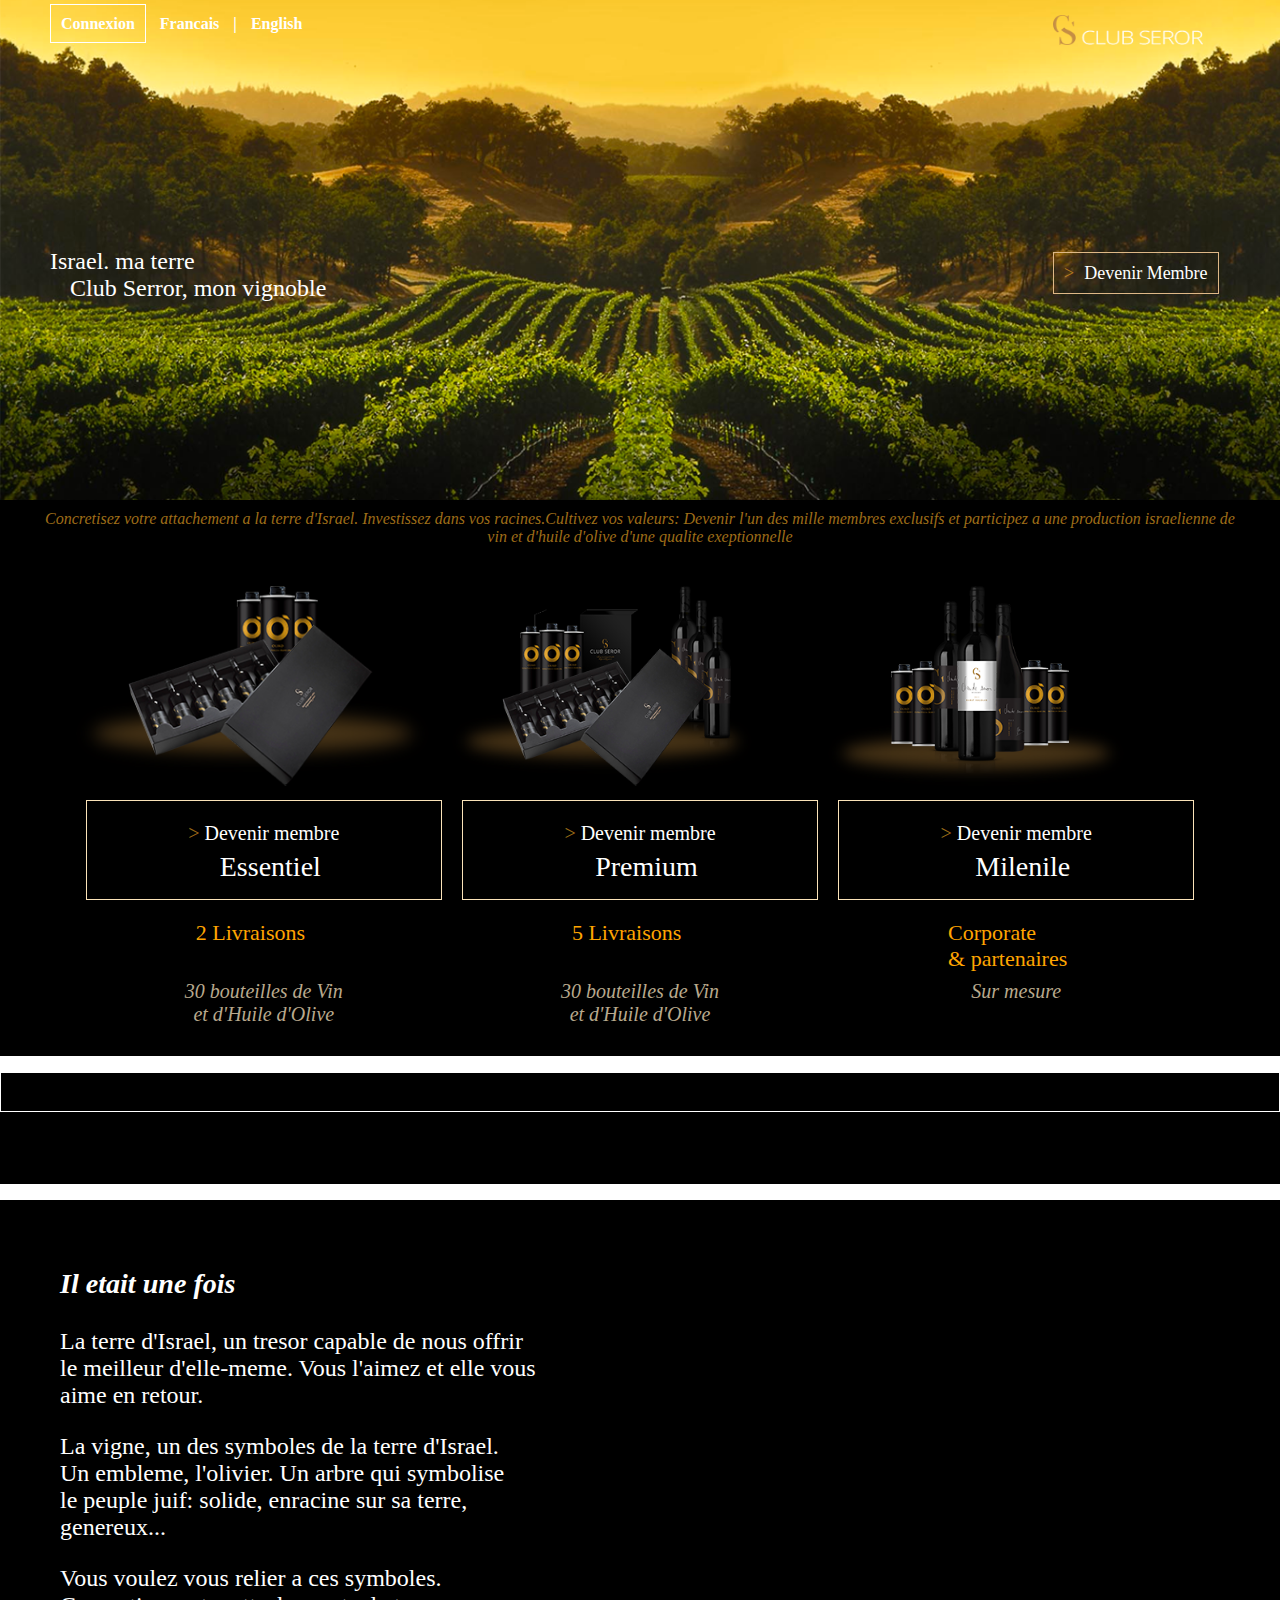
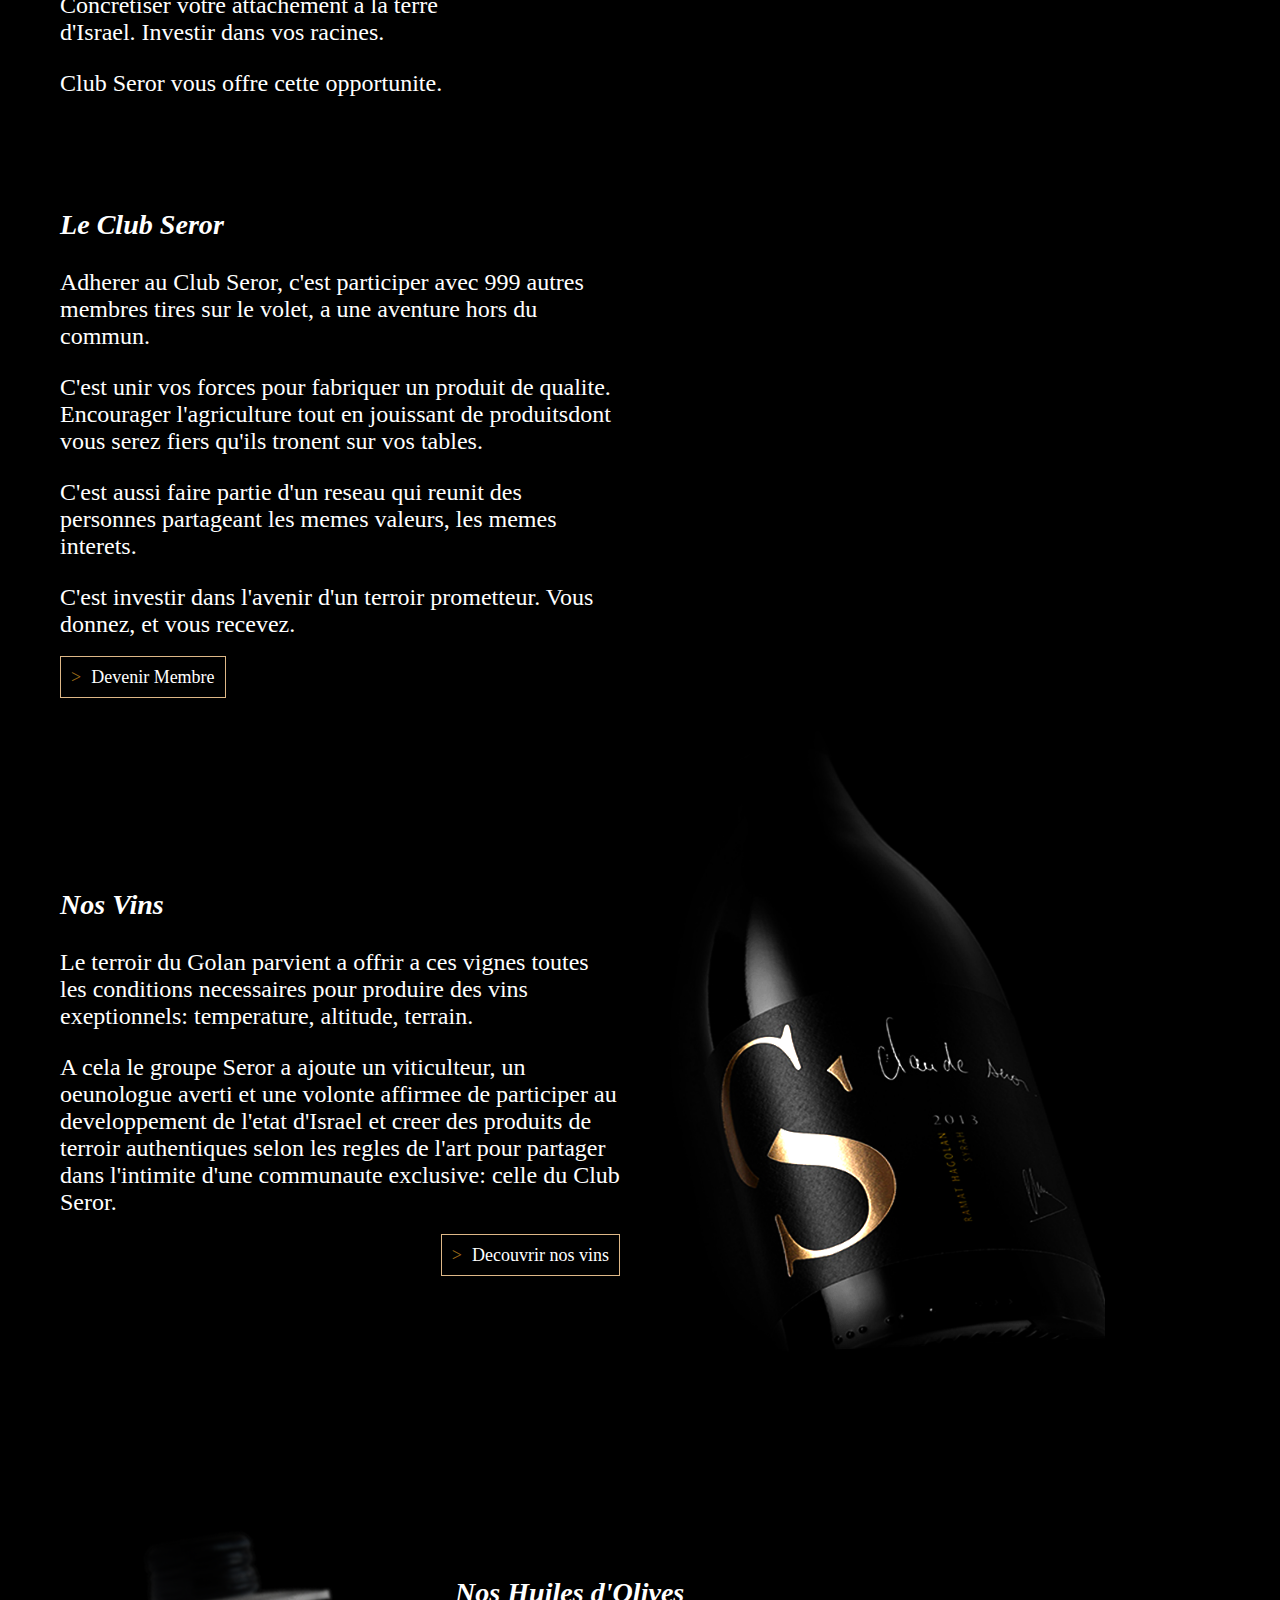
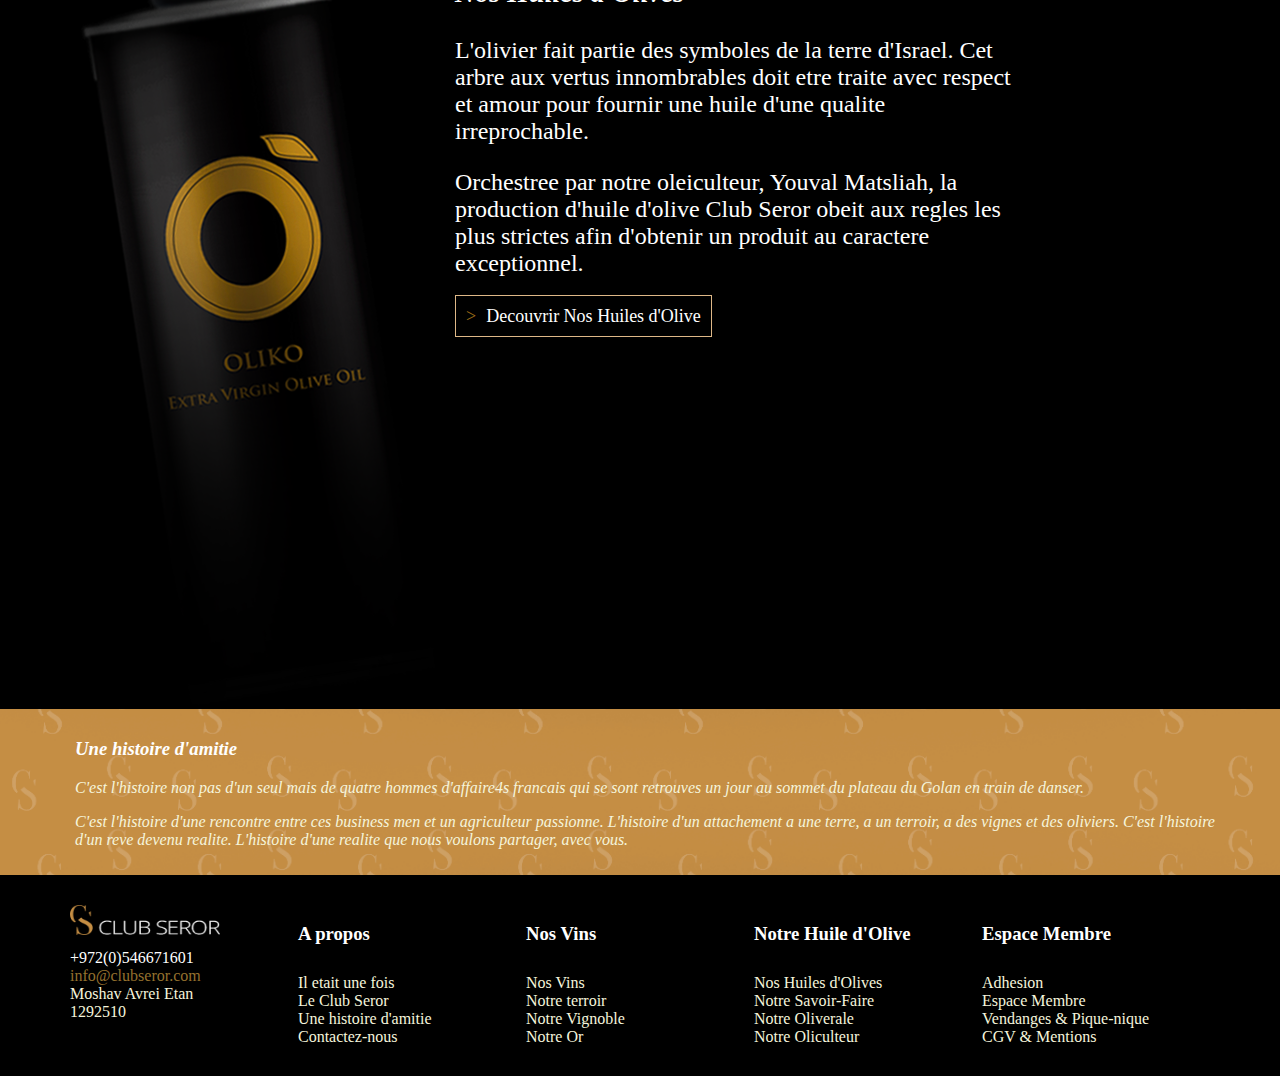
==== commit 7cc12db1: "Update index.html" ====
--- a/Club Seror/index.html
+++ b/Club Seror/index.html
@@ -13,7 +13,7 @@
   </head>
   <body>
     <section class="section-become-member">
-      <div class="container-become-member flex flex-menu-member">
+      <div class="container container-become-member flex flex-menu-member">
         <div class="div-connexion">
           <a class="btn-connexion active">Connexion</a>
           <a>Francais </a>
@@ -21,7 +21,7 @@
           <a>English</a>
         </div>
         <div class="div-logo">
-          <img src="images/Logo2.png" alt="logo2" />
+          <div><img src="images/Logo2.png" alt="logo2" /></div>
         </div>
         <div class="div-desc">
           <div>Israel. ma terre</div>
@@ -34,7 +34,7 @@
     </section>
 
     <section class="black-section">  
-      <div class="container-concret">
+      <div class="container container-concret">
         Concretisez votre attachement a la terre d'Israel. Investissez dans vos
         racines.Cultivez vos valeurs: Devenir l'un des mille membres exclusifs
         et participez a une production israelienne de vin et d'huile d'olive
@@ -43,9 +43,9 @@
     </section>
 
     <section class="black-section">
-      <div class="container-products flex flex-products">
+      <div class="container container-products flex flex-products">
         <div class="container-item">
-          <img src="images/Pack.png" alt="product 1" />
+          <div><img src="images/Pack.png" alt="product 1" /></div>
           <div class="btn-product">
             <a>
               <div class="small-text"><span>></span> Devenir membre</div>
@@ -59,7 +59,7 @@
           </div>
         </div>
         <div class="container-item">
-          <img src="images/Pack2.png" alt="product 1" />
+          <div><img src="images/Pack2.png" alt="product 1" /></div>
           <div class="btn-product">
             <a>
               <div class="small-text"><span>></span> Devenir membre</div>
@@ -73,7 +73,7 @@
           </div>
         </div>
         <div class="container-item">
-          <img src="images/Pack3.png" alt="product 1" />
+          <div><img src="images/Pack3.png" alt="product 1" /></div>
           <div class="btn-product">
             <a>
               <div class="small-text"><span>></span> Devenir membre</div>
@@ -87,24 +87,19 @@
     </section>
 
     <section class="black-section">
-      <div class="container-menu-1 flex flex-menu-1">
-        <div class="menu-items">
+      <nav class="container">
           <ul>
-            <li><div><a class="active">Il etait une fois</a></div></li>
+            <li class="active"><a>Il etait une fois</a></li>
             <li><a>Le Club Seror</a></li>
             <li><a>Nos Vins</a></li>
-            <li>
-              <a class="logo"><img src="images/logo.png" alt="logo" /></a>
-            </li>
             <li><a>Notre Huile d'Olive</a></li>
             <li><a>Une histoire d'amitie</a></li>
           </ul>
-        </div>
-      </div>
-    </section>
-
-    <section class="black-section">
-      <div class="container-img-desc-1 flex">
+      </nav>
+    </section>
+
+    <section class="black-section">
+      <div class="container container-img-desc-1 flex vigne">
         <div class="div-desc">
           <h3>Il etait une fois</h3>
           <p>
@@ -125,63 +120,65 @@
           </p>
           <p>Club Seror vous offre cette opportunite.</p>
         </div>
-        <div class="div-image">
-          <img src="images/Vine.png" alt="vigne" />
-        </div>
-      </div>
-
-      <div class="container-img-desc-2 flex">
-        <div class="div-image">
-          <img src="images/Cork.png" alt="cork" />
-        </div>
-        <div class="div-desc">
-          <h3>Le Club Seror</h3>
-          <p>
-            Adherer au Club Seror, c'est participer avec 999 autres membres
-            tires sur le volet, a une aventure hors du commun.
-          </p>
-          <p>
-            C'est unir vos forces pour fabriquer un produit de qualite.
-            Encourager l'agriculture tout en jouissant de produitsdont vous
-            serez fiers qu'ils tronent sur vos tables.
-          </p>
-          <p>
-            C'est aussi faire partie d'un reseau qui reunit des personnes
-            partageant les memes valeurs, les memes interets.
-          </p>
-          <p>
-            C'est investir dans l'avenir d'un terroir prometteur. Vous donnez,
-            et vous recevez.
-          </p>
-          <a class="btn-become-member"><span>></span>Devenir Membre</a>
-        </div>
-      </div>
-
-      <div class="container-img-desc-3 flex">
-        <div class="div-desc">
-          <h3 class="h3-nos-vins">Nos Vins</h3>
-          <p>
-            Le terroir du Golan parvient a offrir a ces vignes toutes les
-            conditions necessaires pour produire des vins exeptionnels:
-            temperature, altitude, terrain.
-          </p>
-          <p>
-            A cela le groupe Seror a ajoute un viticulteur, un oeunologue averti
-            et une volonte affirmee de participer au developpement de l'etat
-            d'Israel et creer des produits de terroir authentiques selon les
-            regles de l'art pour partager dans l'intimite d'une communaute
-            exclusive: celle du Club Seror.
-          </p>
-          <div class="div-discover-wines">
-            <a class="btn-become-member"><span>></span>Decouvrir nos vins</a>
-          </div>
-        </div>
-        <div class="div-image">
-          <img class="bottle-img" src="images/Bottle.png" alt="bottle" />
-        </div>
-      </div>
-
-      <div class="container-img-desc-4 flex">
+        <div class="div-image"></div>
+      </div>
+    </section>
+
+    <section class="black-section">
+        <div class="container container-img-desc-2 cork flex">
+          <div class="div-image"></div>
+          <div class="div-desc">
+            <h3>Le Club Seror</h3>
+            <p>
+              Adherer au Club Seror, c'est participer avec 999 autres membres
+              tires sur le volet, a une aventure hors du commun.
+            </p>
+            <p>
+              C'est unir vos forces pour fabriquer un produit de qualite.
+              Encourager l'agriculture tout en jouissant de produitsdont vous
+              serez fiers qu'ils tronent sur vos tables.
+            </p>
+            <p>
+              C'est aussi faire partie d'un reseau qui reunit des personnes
+              partageant les memes valeurs, les memes interets.
+            </p>
+            <p>
+              C'est investir dans l'avenir d'un terroir prometteur. Vous donnez,
+              et vous recevez.
+            </p>
+            <a class="btn-become-member"><span>></span>Devenir Membre</a>
+          </div>
+        </div>
+      </section>
+
+      <section class="black-section">
+        <div class="container container-img-desc-3 flex">
+          <div class="div-desc">
+            <h3 class="h3-nos-vins">Nos Vins</h3>
+            <p>
+              Le terroir du Golan parvient a offrir a ces vignes toutes les
+              conditions necessaires pour produire des vins exeptionnels:
+              temperature, altitude, terrain.
+            </p>
+            <p>
+              A cela le groupe Seror a ajoute un viticulteur, un oeunologue averti
+              et une volonte affirmee de participer au developpement de l'etat
+              d'Israel et creer des produits de terroir authentiques selon les
+              regles de l'art pour partager dans l'intimite d'une communaute
+              exclusive: celle du Club Seror.
+            </p>
+            <div class="div-discover-wines">
+              <a class="btn-become-member"><span>></span>Decouvrir nos vins</a>
+            </div>
+          </div>
+          <div class="div-image">
+            <img class="bottle-img" src="images/Bottle.png" alt="bottle" />
+          </div>
+        </div>
+      </section>
+
+      <section class="black-section">
+      <div class="container container-img-desc-4 flex">
         <div class="div-image">
           <img class="oil-image" src="images/Oil.png" alt="cork" />
         </div>
@@ -205,7 +202,7 @@
     </section>
 
     <section class="section-amitie-history">
-      <div class="container-amitie-history">
+      <div class="container container-amitie-history">
         <h3>Une histoire d'amitie</h3>
         <div class="desc">
           <p>
@@ -225,7 +222,7 @@
     </section>
 
     <section class="black-section">
-      <div class="footer flex">
+      <div class="container footer flex">
         <div class="footer-item">
           <img src="images/Logo2.png" alt="footer logo" />
           <div>
@@ -239,7 +236,7 @@
         </div>
 
         <div class="footer-item">
-          <div class="footer-title">A propos</div>
+          <h3 class="footer-title">A propos</h3>
           <div>Il etait une fois</div>
           <div>Le Club Seror</div>
           <div>Une histoire d'amitie</div>
@@ -247,7 +244,7 @@
         </div>
 
         <div class="footer-item">
-          <div class="footer-title">Nos Vins</div>
+          <h3 class="footer-title">Nos Vins</h3>
           <div>Nos Vins</div>
           <div>Notre terroir</div>
           <div>Notre Vignoble</div>
@@ -255,7 +252,7 @@
         </div>
 
         <div class="footer-item">
-          <div class="footer-title">Notre Huile d'Olive</div>
+          <h3 class="footer-title">Notre Huile d'Olive</h3>
           <div>Nos Huiles d'Olives</div>
           <div>Notre Savoir-Faire</div>
           <div>Notre Oliverale</div>
@@ -263,7 +260,7 @@
         </div>
 
         <div class="footer-item">
-          <div class="footer-title">Espace Membre</div>
+          <h3 class="footer-title">Espace Membre</h3>
           <div>Adhesion</div>
           <div>Espace Membre</div>
           <div>Vendanges &amp; Pique-nique</div>
--- a/Club Seror/style.css
+++ b/Club Seror/style.css
@@ -320,7 +320,7 @@
 }
 
 .container-amitie-history {
-    padding: 10px 5px 10px 5px;
+    padding: 10px 15px;
     color: white;
     width: 1200px;
     margin: auto;
@@ -499,11 +499,11 @@
     .container-connexion .div-connexion .btn-connexion {
         margin: 0 0 15px 5px;
     }
-
-    .container-concret {
-        width: 100%;
-        font-size: 28px;
-        padding: 10px;
+   
+   .container-concret {
+       font-size: 22px;
+       text-align: justify;
+        padding: 15px;
     }
 
     .menu-items ul li {
@@ -579,6 +579,18 @@
         padding: 5px;
     }
 
+    .container-img-desc-1 .div-desc p,
+    .container-img-desc-2 .div-desc p,
+    .container-img-desc-3 .div-desc p,
+    .container-img-desc-4 .div-desc p    
+    {
+       padding: 0 30px;
+    }
+
+    .container-prdt-img-desc .div-desc p {
+        padding: 0 30px;
+    }
+
     .div-discover-wines {
         text-align: center;
     }
@@ -598,6 +610,7 @@
     .container-prdt-img-desc {
         width: 100%;
         flex-direction: column;
+        padding-right: 20px;
     }
 
     .container-prdt-img-desc .div-desc {
@@ -618,7 +631,7 @@
     }
 
     .criteria-item {
-        width: 100%;
+        width: 50%;
     }
 
     .flex-top-menu {
@@ -633,10 +646,6 @@
     .right-menu ul li {
         display: block;
         margin-bottom: 40px;
-    }
-
-    .flex-criteria {
-        flex-direction: column;
     }
 
     .footer {
@@ -687,7 +696,7 @@
     .container-concret {
         width: 100%;
         font-size: 28px;
-        padding: 10px;
+        padding: 15px;
     }
 
     .menu-items ul li {
@@ -763,6 +772,10 @@
         padding: 5px;
     }
 
+    .container-prdt-img-desc .div-desc p {
+        padding: 0 30px;
+    }
+
     .div-discover-wines {
         text-align: center;
     }
@@ -801,8 +814,12 @@
         width: 100%;
     }
 
+    .flex-criteria {
+        flex-wrap: wrap;
+    }
+
     .criteria-item {
-        width: 100%;
+        width: 48%;
     }
 
     .flex-top-menu {
@@ -820,7 +837,7 @@
     }
 
     .flex-criteria {
-        flex-direction: column;
+        flex-wrap: wrap;
     }
 
     .footer {
@@ -847,7 +864,7 @@
     }
 
     .div-connexion {
-        width: 65%;
+        width: 75%;
         font-size: 12px;
     }
 
@@ -883,7 +900,7 @@
     .container-concret {
         width: 100%;
         font-size: 28px;
-        padding: 10px;
+        padding: 15px;
     }
 
     .menu-items ul li {
@@ -963,6 +980,10 @@
         text-align: center;
     }
 
+    .container-prdt-img-desc .div-desc p {
+        padding: 0 30px;
+    }
+
     .container-amitie-history { 
         width: 100%;
     }
@@ -998,7 +1019,7 @@
     }
 
     .criteria-item {
-        width: 100%;
+        width: 95%;
     }
 
     .flex-top-menu {
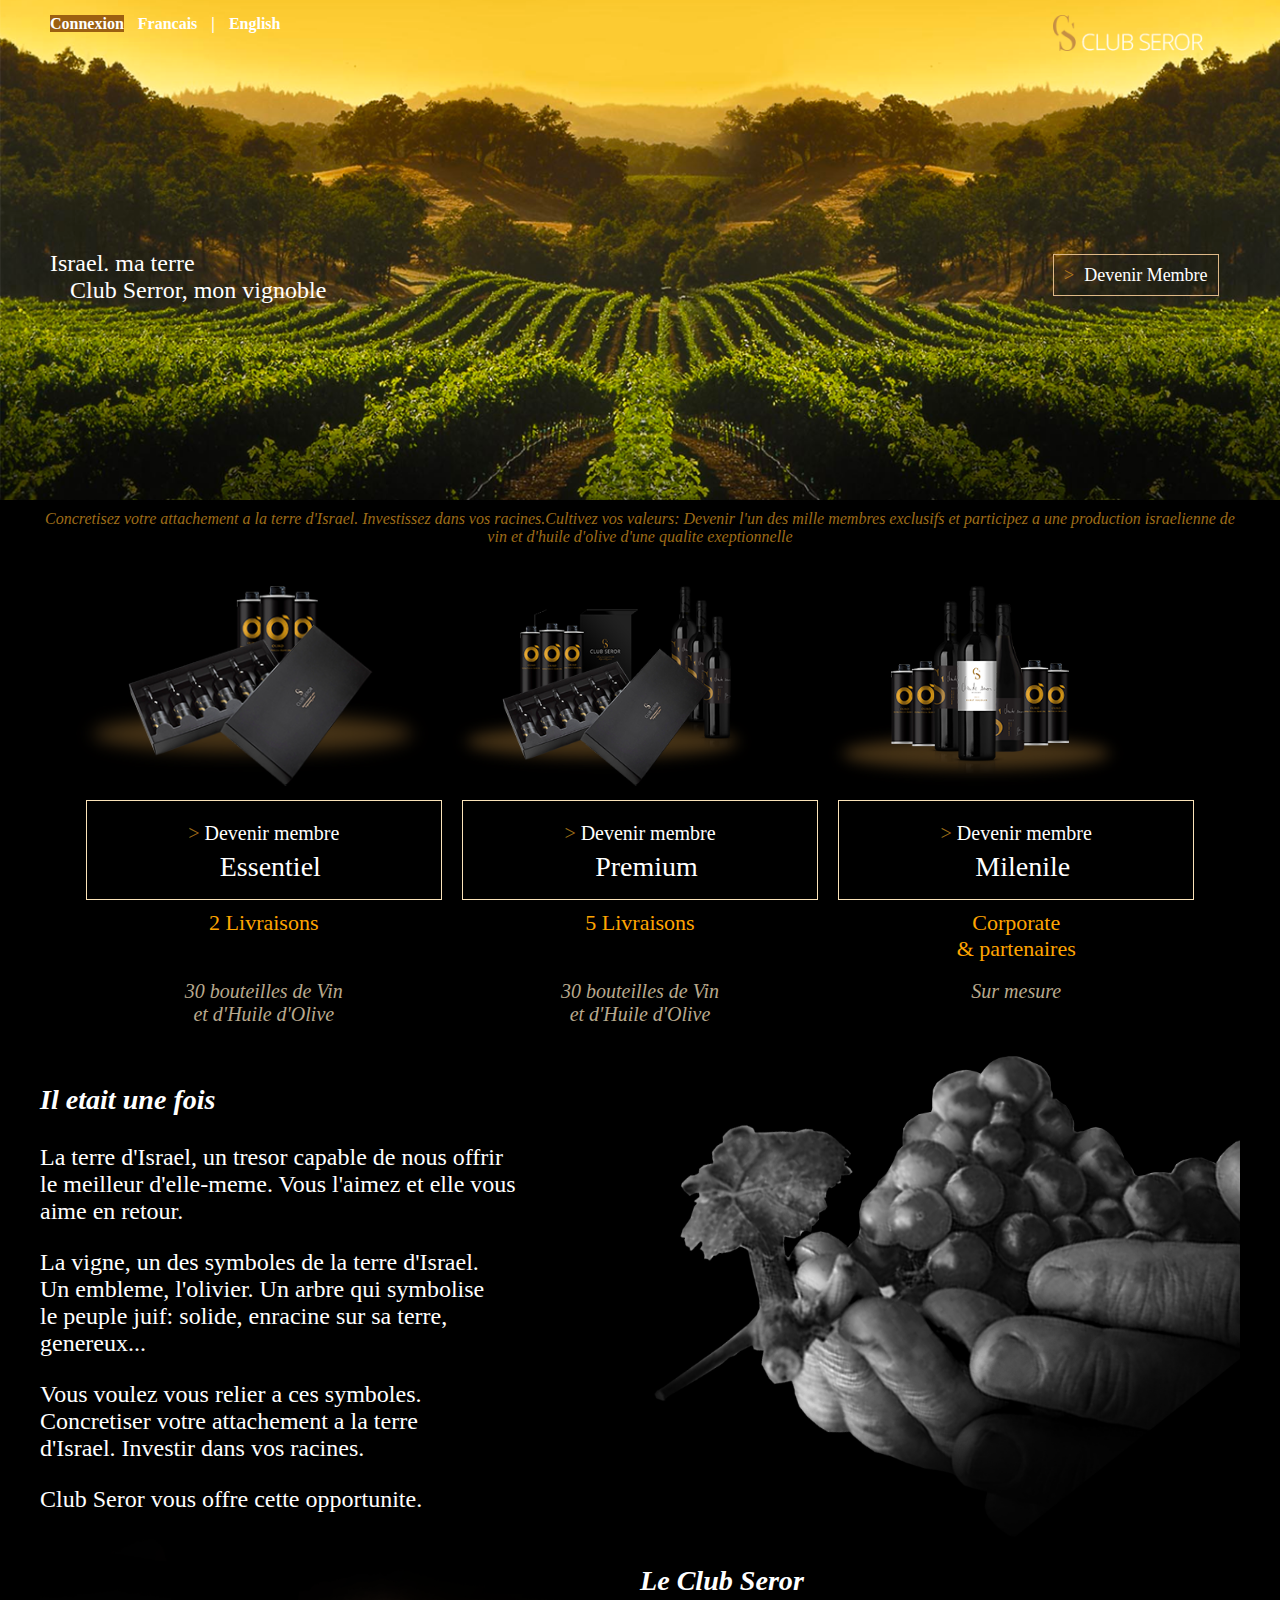
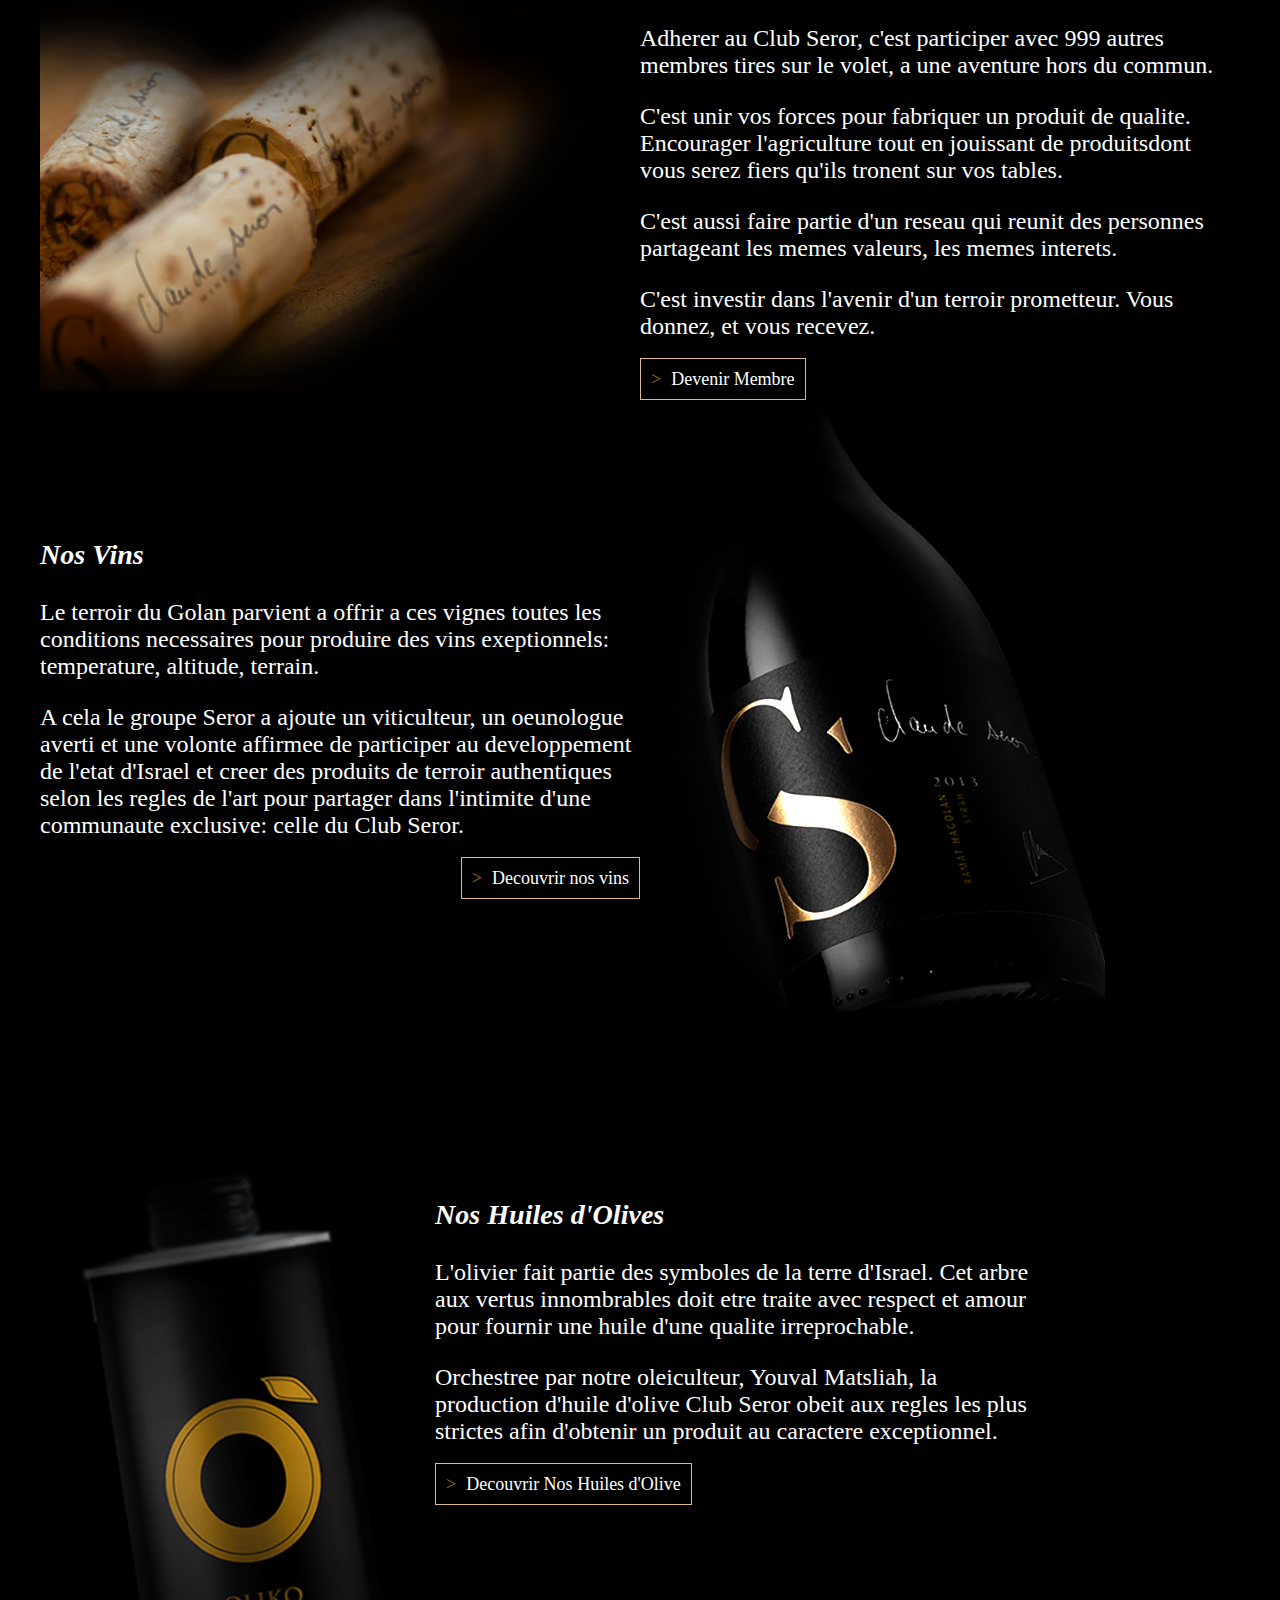
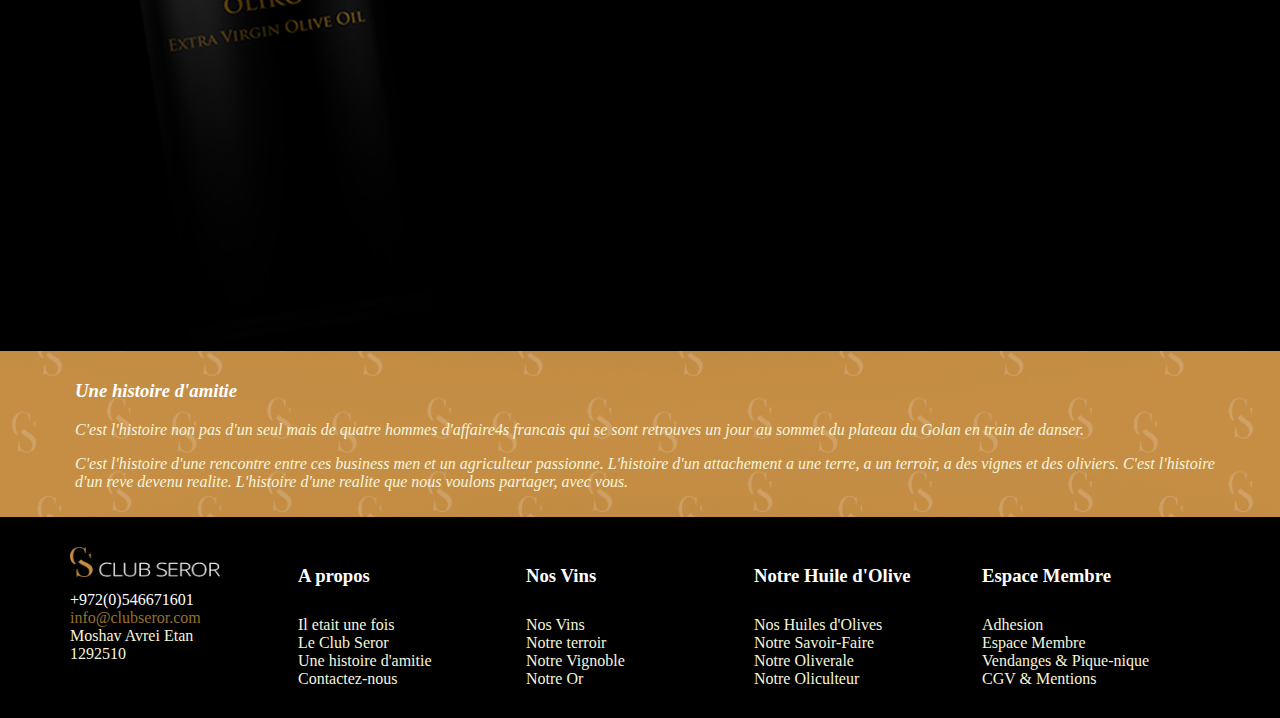
==== commit 7cfde554: "Update index.html" ====
--- a/Club Seror/index.html
+++ b/Club Seror/index.html
@@ -86,7 +86,7 @@
       </div>
     </section>
 
-    <section class="black-section">
+    <!-- <section class="black-section">
       <nav class="container">
           <ul>
             <li class="active"><a>Il etait une fois</a></li>
@@ -96,7 +96,7 @@
             <li><a>Une histoire d'amitie</a></li>
           </ul>
       </nav>
-    </section>
+    </section> -->
 
     <section class="black-section">
       <div class="container container-img-desc-1 flex vigne">
--- a/Club Seror/style.css
+++ b/Club Seror/style.css
@@ -6,22 +6,71 @@
     margin: 0px;
 }
 
-ul {
-    padding: 0;
-}
-
 .flex {
     display: flex;
 }
 
+.navbar {
+    display: flex;
+    justify-content: space-between;
+    background-color: orange;
+    align-items: center;
+    min-height: 70px;
+    text-align: center;
+    width: 100%;
+}
+
+.nav-menu {
+    display: flex;
+    justify-content: space-between;
+    align-items: center;
+    list-style: none;
+}
+
+.nav-item {
+  padding: 26px;
+  color: white;
+  font-size: 22px;
+}
+
+.nav-item:hover, .active {
+    background-color: rgb(156, 96, 17);
+}
+
+.nav-link {
+    transition: 0.7s ease;
+}
+
+.nav-link:hover {
+    color: dodgerblue;
+}
+
+.hamberger {
+    display: none;
+    cursor: pointer;
+}
+
+.bar {
+    display: block;
+    width: 25px;
+    height: 3px;
+    margin: 5px auto;
+    -webkit-transition: all 0.3s ease-in-out;
+    background-color: black;
+    margin: 5px 10px
+}
+
 .section-become-member {
     background: url('images/Winery.png') center/cover;
 }
 
-.container-become-member {
+.container {
     width: 1200px;
-    height: 500px;
     margin: auto;
+}
+
+.container-become-member { 
+    height: 500px;  
     padding: 15px 10px 0 10px;
 }
 
@@ -36,11 +85,6 @@
     margin-right: 10px;
 }
 
-a:hover, .active {
-    border: 1px solid white;
-    padding: 10px;
-}
-
 .div-desc {
     color: white;
     font-size: 24px;
@@ -77,8 +121,6 @@
 }
 
 .container-concret {
-    width: 1200px;
-    margin: auto;
     padding: 10px 0;
     text-align: center;
     color: rgba(230, 162, 35, 0.689);
@@ -87,7 +129,6 @@
 
 .div-logo img {
     width: 150px;
-    height: 30px;
 }
 
 .btn-become-member {
@@ -120,9 +161,7 @@
 
 .container-connexion {
     padding-top: 25px;
-    width: 1200px;
     height: 60px;
-    margin: auto;
     background-color: black;
 }
 
@@ -142,8 +181,6 @@
 }
 
 .container-products {
-    width: 1200px;
-    margin: auto;
     background-color: black;
 }
 
@@ -151,7 +188,7 @@
     width: 33%;
 }
 
-.container-item img {
+.container-item div img {
     height: 200px;
 }
 
@@ -186,7 +223,7 @@
 .div-delivery {
     color: orange;
     font-size: 22px;
-    padding: 10px 2px 2px 120px;
+    text-align: center;
     height: 70px;
 }
 
@@ -197,43 +234,12 @@
     font-style: italic;
 }
 
-.container-menu-1 {
-    width: 1200px;
-    margin: auto;
-    background-color: black;
-}
-
-.flex-menu-1 {
-    justify-content: center;
-}
-
-.menu-items ul li {
-    display: inline-block;
-}
-
-.menu-items ul li a {
-    background-color: rgb(236, 161, 22);
-    font-size: 20px;
-    color: white;
-    padding: 15px 20px;
-    border: none;
-}
-
-.menu-items ul li .active, .menu-items ul li a:hover {
-    background-color: rgb(149, 113, 46);
-}
-
-.menu-items ul li .logo {
-    background-color: black;
-}
-
-.menu-items ul li .logo img {
-    height: 50px;
+ul, li {
+    margin: 0;
+    padding: 0;
 }
 
 .container-top-menu {
-    width: 1200px;
-    margin: auto;
     background-color: black;
 }
 
@@ -267,15 +273,13 @@
     padding-top: 20%;
 }
 
-.container-img-desc-1,
-.container-img-desc-2,
-.container-img-desc-3,
-.container-img-desc-4
- {
-  padding: 20px 0 0 0;
-  background-color: black;
-  width: 1200px;
-  margin: auto;
+.vigne {
+    background: url('images/Vine.png') right/contain no-repeat;
+}
+
+.cork {
+  background: url('images/Cork.png') left/contain no-repeat;
+  justify-content: space-between;
 }
 
 .container-img-desc-1 .div-desc,
@@ -284,7 +288,6 @@
 .container-img-desc-4 .div-desc   
 {
     width: 50%;
-    padding: 20px;
 }
 
 .container-img-desc-1 .div-desc h3,
@@ -322,8 +325,6 @@
 .container-amitie-history {
     padding: 10px 15px;
     color: white;
-    width: 1200px;
-    margin: auto;
 }
 
 .container-amitie-history h3 {
@@ -344,8 +345,6 @@
 }
 
 .footer {
-    width: 1200px;
-    margin: auto;
     padding: 30px;
     background-color: black;
     justify-content: space-around;
@@ -370,6 +369,7 @@
     width: 1200px;
     margin: auto;
     background-color: black;
+    justify-content: space-between;
 }
 
 .container-prdt-img-desc .div-img {
@@ -379,7 +379,6 @@
 
 .container-prdt-img-desc .div-desc {
     width: 50%;
-    padding: 0 0 0 120px;
 }
 
 .container-prdt-img-desc img {
@@ -388,11 +387,10 @@
 
 .container-prdt-img-desc .div-desc .title {
     color: rgb(236, 161, 22);
-    font-size: 30px;
+    margin: 0px;
 }
 
 .container-prdt-img-desc .div-desc .subtitle {
-    padding: 10px 0 20px 0;
     color: white;
     font-size: 26px;
 }
@@ -430,8 +428,6 @@
 }
 
 .container-criteria {
-    width: 1200px;
-    margin: auto;
     background-color: black;
 }
 
@@ -466,9 +462,16 @@
 }
 
 @media screen and (max-width: 1024px) {
+    .container {
+        width: 100%
+    }
+
+    .pack-section {
+        padding-top: 0px;
+    }
+
     .container-become-member { 
         font-size: 20px;
-        width: 100%;
     }
 
     .div-connexion {
@@ -491,7 +494,7 @@
         width: 25%;
     }
 
-    .div-logo img {
+    .div-logo div img {
         width: 180px;
         height: 40px;
     }
@@ -503,26 +506,11 @@
    .container-concret {
        font-size: 22px;
        text-align: justify;
-        padding: 15px;
-    }
-
-    .menu-items ul li {
-        display: block;
-        margin-bottom: 40px;
-    }
-
-    .menu-items ul li a {
-        font-size: 20px;
-        margin-right: 5px;  
-        padding: 15px 15px;
-    }
-
+       padding: 15px;
+    }
+  
     .flex-products {
         flex-direction: column;
-    }
-
-    .container-products { 
-        width: 100%;
     }
 
     .div-delivery {
@@ -538,21 +526,15 @@
         text-align: center;
     }
 
-    .container-menu-1 {
-        width: 100%;
-    }
-
     .container-img-desc-1,
     .container-img-desc-3
     {
-        width: 100%;
         flex-direction: column;
     }
 
     .container-img-desc-2,
     .container-img-desc-4
     {
-        width: 100%;
         flex-direction: column-reverse;
     }
 
@@ -603,10 +585,6 @@
         width: 100%;
     }
 
-    .container-connexion {
-        width: 100%;
-    }
-
     .container-prdt-img-desc {
         width: 100%;
         flex-direction: column;
@@ -614,7 +592,6 @@
     }
 
     .container-prdt-img-desc .div-desc {
-        width: 100%;
         padding: 0 40px;
     }
 
@@ -659,9 +636,47 @@
 }
 
 @media screen and (max-width: 768px) {
+    .container {
+        width: 10%0;
+    }
+
+    .hamberger {
+        display: block;
+    }
+
+    .hamberger.active .baar:nth-child(2) {
+        opacity: 0;
+    }
+
+    .hamberger.active .baar:nth-child(1) {
+        transform: translateY(8px) rotate(45deg);
+    }
+
+    .nav-menu {
+        position: fixed;
+        left: -100%;
+        top: 70px;
+        flex-direction: column;
+        background-color: black;
+        width: 100%;
+        text-align: center;
+        transition: 0.3s;
+    }
+
+    .nav-item {
+        margin: 16px 0;
+    }
+
+    .nav-menu.active {
+        left: 0;
+    }
+
+    .pack-section {
+        padding-top: 0px;
+    }
+
     .container-become-member { 
-        font-size: 20px;
-        width: 100%;
+        font-size: 20px
     }
 
     .div-connexion {
@@ -684,7 +699,7 @@
         width: 30%;
     }
 
-    .div-logo img {
+    .div-logo div img {
         width: 180px;
         height: 40px;
     }
@@ -694,28 +709,12 @@
     }
 
     .container-concret {
-        width: 100%;
         font-size: 28px;
         padding: 15px;
     }
 
-    .menu-items ul li {
-        display: block;
-        margin-bottom: 40px;
-    }
-
-    .menu-items ul li a {
-        font-size: 20px;
-        margin-right: 5px;  
-        padding: 15px 15px;
-    }
-
     .flex-products {
         flex-direction: column;
-    }
-
-    .container-products { 
-        width: 100%;
     }
 
     .div-delivery {
@@ -731,21 +730,15 @@
         text-align: center;
     }
 
-    .container-menu-1 {
-        width: 100%;
-    }
-
     .container-img-desc-1,
     .container-img-desc-3
     {
-        width: 100%;
         flex-direction: column;
     }
 
     .container-img-desc-2,
     .container-img-desc-4
     {
-        width: 100%;
         flex-direction: column-reverse;
     }
 
@@ -780,18 +773,6 @@
         text-align: center;
     }
 
-    .container-amitie-history { 
-        width: 100%;
-    }
-
-    .container-top-menu {
-        width: 100%;
-    }
-
-    .container-connexion {
-        width: 100%;
-    }
-
     .container-prdt-img-desc {
         width: 100%;
         flex-direction: column;
@@ -858,19 +839,63 @@
 }
 
 @media screen and (max-width: 414px) {
+    .container {
+        width: 100%;
+    }
+
+    .hamberger {
+        display: block;
+    }
+
+    .hamberger.active .baar:nth-child(2) {
+        opacity: 0;
+    }
+
+    .hamberger.active .baar:nth-child(1) {
+        transform: translateY(8px) rotate(45deg);
+    }
+
+    .nav-menu {
+        position: fixed;
+        left: -100%;
+        top: 70px;
+        flex-direction: column;
+        background-color: black;
+        width: 100%;
+        text-align: center;
+        transition: 0.3s;
+    }
+
+    .nav-item {
+        margin: 16px 0;
+    }
+
+    .nav-menu.active {
+        left: 0;
+    }
+
+    .pack-section {
+        padding-top: 0px;
+    }
+
     .container-become-member { 
         font-size: 20px;
         width: 100%;
     }
 
     .div-connexion {
+        width: 65%;
+        font-size: 15px;
+    }
+
+    .div-connexion-paques {
         width: 75%;
         font-size: 12px;
     }
 
     .container-become-member .div-desc {
         padding-left: 30px;
-        width: 50%;
+        width: 55%;
         font-size: 22px;
     }
 
@@ -880,7 +905,7 @@
      
     .div-btn-become-member {
          padding-top: 15px;
-         width: 50%;
+         width: 45%;
          font-size: 22px;
     }
 
@@ -888,7 +913,7 @@
         width: 35%;
     }
 
-    .div-logo img {
+    .div-logo div img {
         width: 120px;
         height: 26px;
     }
@@ -898,22 +923,10 @@
     }
 
     .container-concret {
-        width: 100%;
         font-size: 28px;
         padding: 15px;
     }
 
-    .menu-items ul li {
-        display: block;
-        margin-bottom: 40px;
-    }
-
-    .menu-items ul li a {
-        font-size: 20px;
-        margin-right: 5px;  
-        padding: 15px 15px;
-    }
-
     .flex-products {
         flex-direction: column;
     }
@@ -930,26 +943,24 @@
       padding-bottom: 30px;
     }
 
+    nav ul {
+        flex-direction: column;
+    }
+
     .container-item {
         width: 100%;
         text-align: center;
-    }
-
-    .container-menu-1 {
-        width: 100%;
     }
 
     .container-img-desc-1,
     .container-img-desc-3
     {
-        width: 100%;
         flex-direction: column;
     }
 
     .container-img-desc-2,
     .container-img-desc-4
     {
-        width: 100%;
         flex-direction: column-reverse;
     }
 
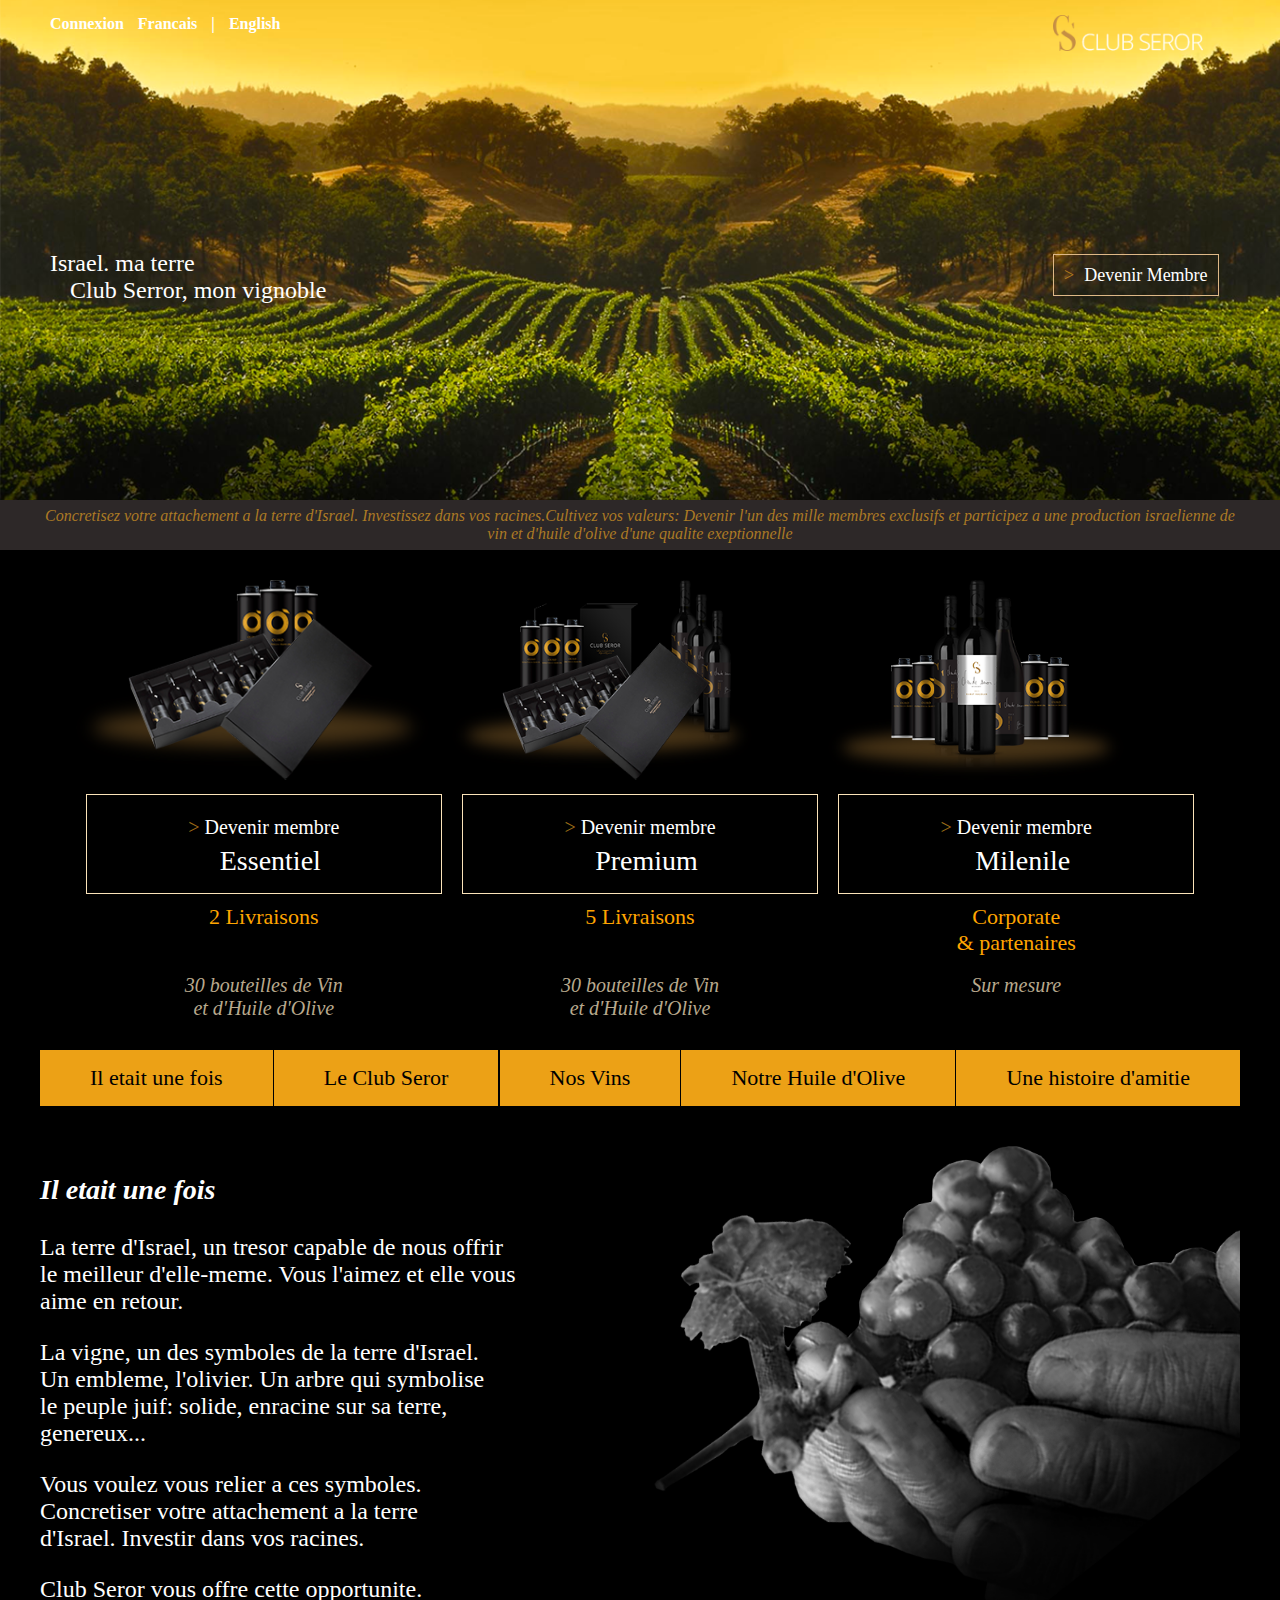
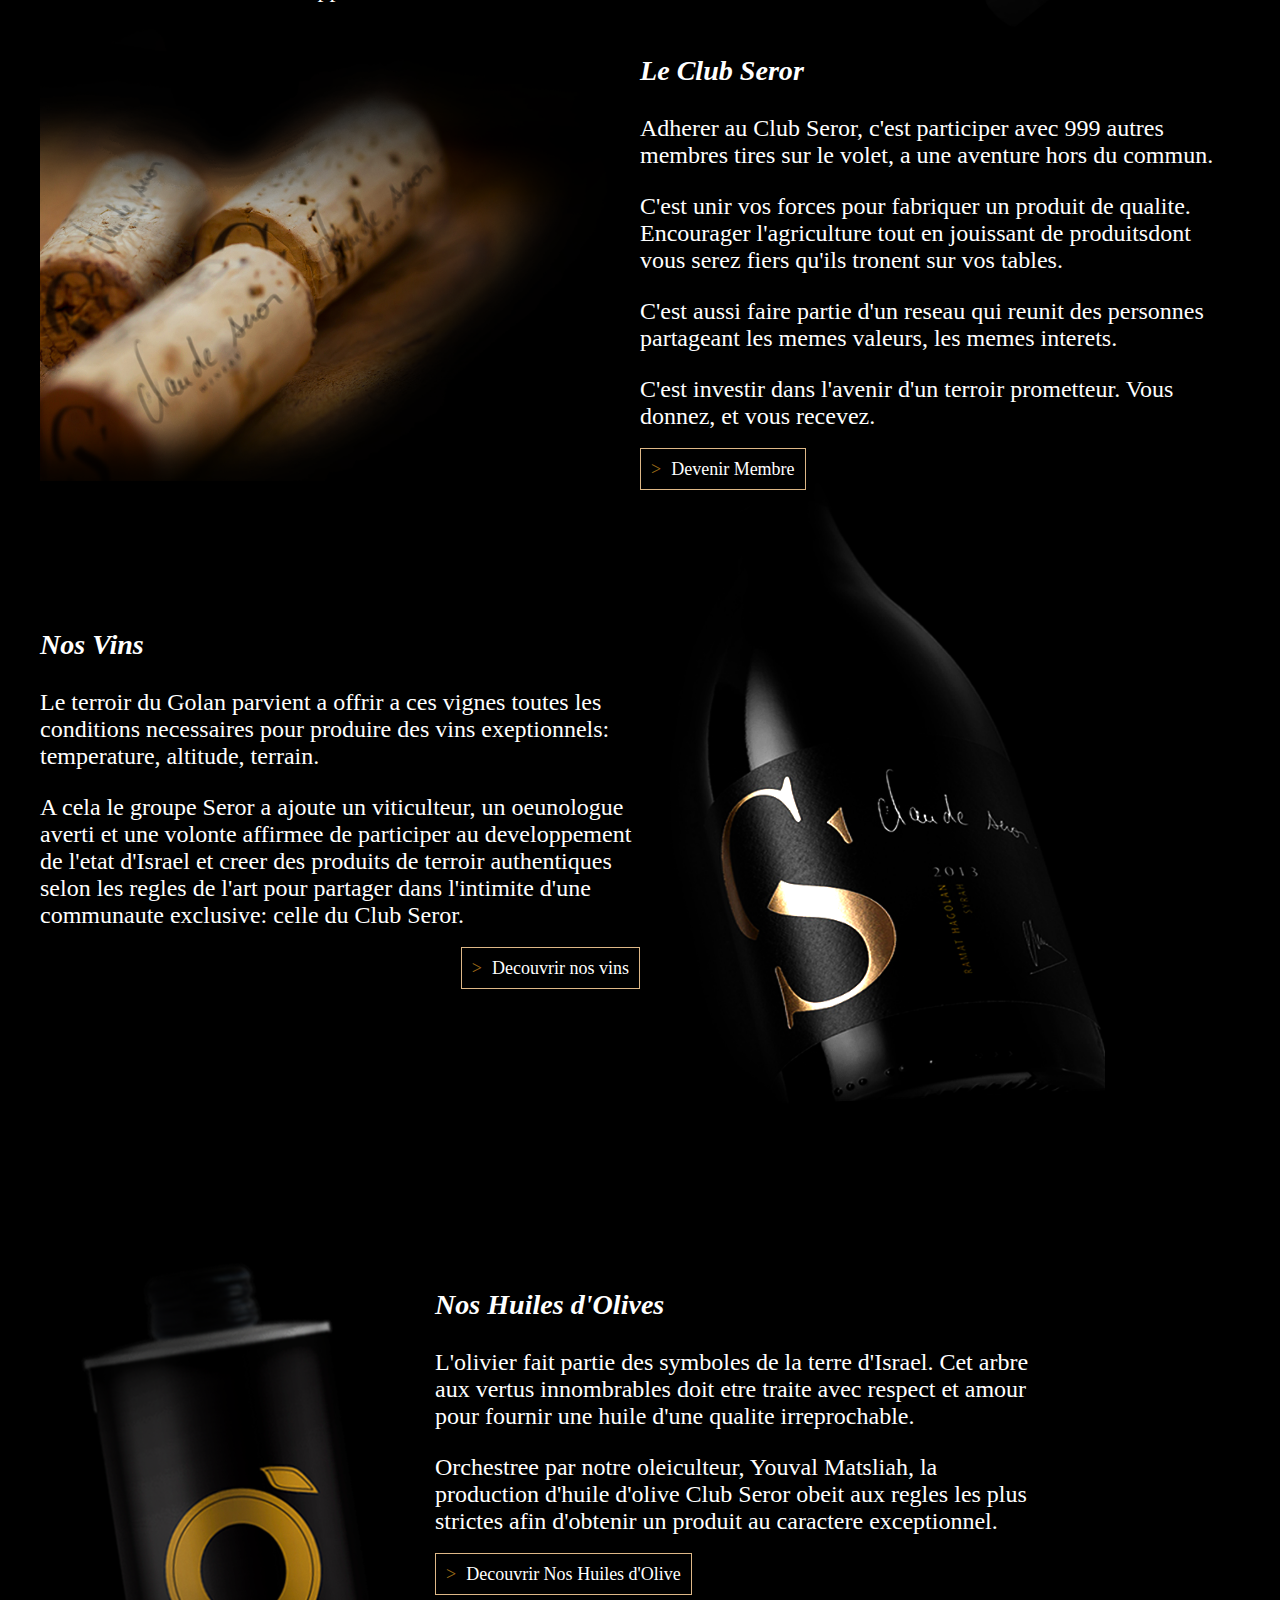
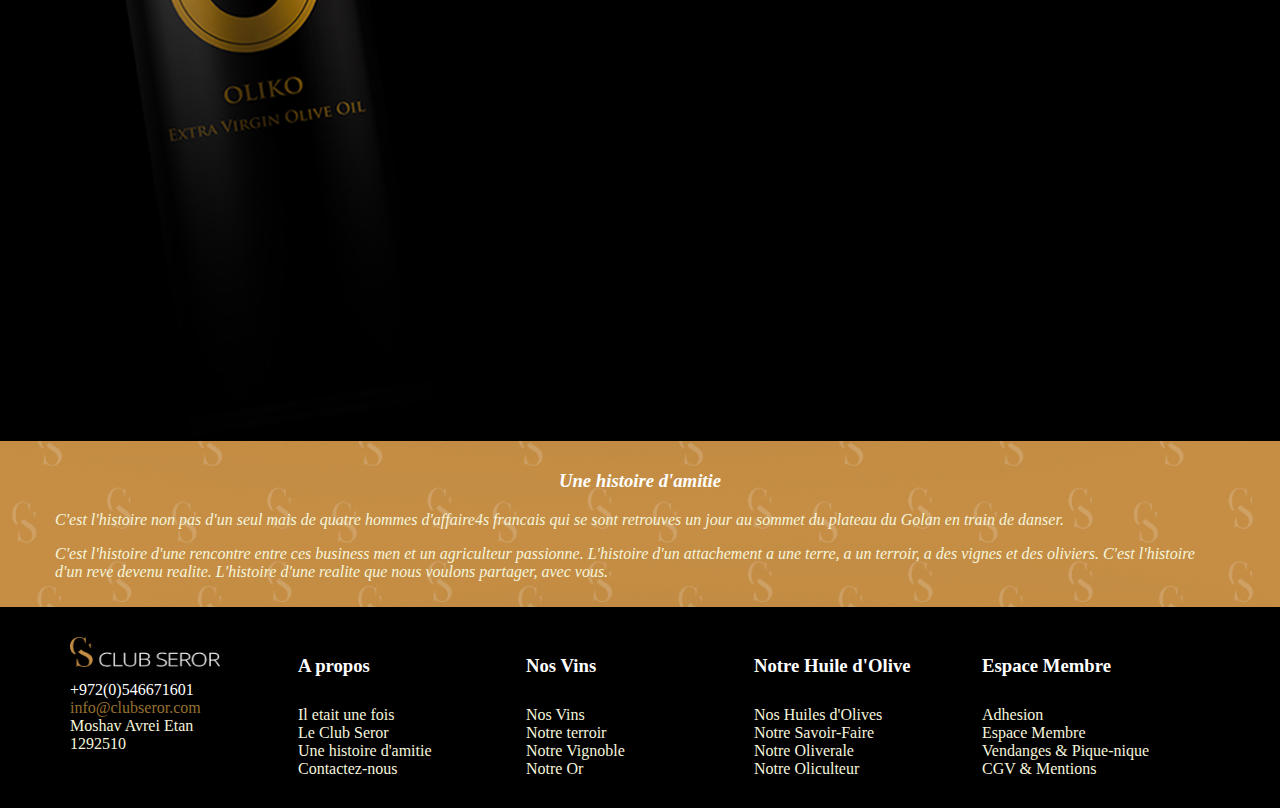
==== commit 72711c09: "Update index.html" ====
--- a/Club Seror/index.html
+++ b/Club Seror/index.html
@@ -15,7 +15,7 @@
     <section class="section-become-member">
       <div class="container container-become-member flex flex-menu-member">
         <div class="div-connexion">
-          <a class="btn-connexion active">Connexion</a>
+          <a class="btn-connexion active-connexion">Connexion</a>
           <a>Francais </a>
           <span>|</span>
           <a>English</a>
@@ -33,12 +33,14 @@
       </div>
     </section>
 
-    <section class="black-section">  
-      <div class="container container-concret">
-        Concretisez votre attachement a la terre d'Israel. Investissez dans vos
-        racines.Cultivez vos valeurs: Devenir l'un des mille membres exclusifs
-        et participez a une production israelienne de vin et d'huile d'olive
-        d'une qualite exeptionnelle
+    <section class="grey-section">  
+      <div class="container container-concret-index container-concret  flex">
+        <div>
+          Concretisez votre attachement a la terre d'Israel. Investissez dans vos
+          racines.Cultivez vos valeurs: Devenir l'un des mille membres exclusifs
+          et participez a une production israelienne de vin et d'huile d'olive
+          d'une qualite exeptionnelle
+        </div>
       </div>  
     </section>
 
@@ -86,8 +88,8 @@
       </div>
     </section>
 
-    <!-- <section class="black-section">
-      <nav class="container">
+    <section class="black-section">
+      <nav class="container navbar-middle">
           <ul>
             <li class="active"><a>Il etait une fois</a></li>
             <li><a>Le Club Seror</a></li>
@@ -96,7 +98,7 @@
             <li><a>Une histoire d'amitie</a></li>
           </ul>
       </nav>
-    </section> -->
+    </section>
 
     <section class="black-section">
       <div class="container container-img-desc-1 flex vigne">
--- a/Club Seror/style.css
+++ b/Club Seror/style.css
@@ -8,6 +8,10 @@
 
 .flex {
     display: flex;
+}
+
+.grey-section {
+    background-color: #2d2828;
 }
 
 .navbar {
@@ -33,7 +37,7 @@
   font-size: 22px;
 }
 
-.nav-item:hover, .active {
+.nav-item:hover, .navbar-middle ul li:hover,.active {
     background-color: rgb(156, 96, 17);
 }
 
@@ -55,9 +59,25 @@
     width: 25px;
     height: 3px;
     margin: 5px auto;
-    -webkit-transition: all 0.3s ease-in-out;
+    transition: all 0.3s ease-in-out;
     background-color: black;
     margin: 5px 10px
+}
+
+.navbar-middle {
+    padding-bottom: 40px;
+}
+
+.navbar-middle ul {
+    display: flex;
+    list-style: none;
+    justify-content: space-between;
+}
+
+.navbar-middle ul li {
+    background-color: #eca116;
+    padding: 15px 50px;
+    font-size: 22px;
 }
 
 .section-become-member {
@@ -121,10 +141,12 @@
 }
 
 .container-concret {
-    padding: 10px 0;
+    justify-content: center;
     text-align: center;
+    align-items: center;
     color: rgba(230, 162, 35, 0.689);
     font-style: italic;
+    height: 50px;
 }
 
 .div-logo img {
@@ -329,12 +351,11 @@
 
 .container-amitie-history h3 {
     font-style: italic;
-    padding-left: 20px;
+    text-align: center;
 }
 
 .container-amitie-history p {
     font-style: italic;
-    padding-left: 20px;
     color:beige;
 }
 
@@ -466,6 +487,11 @@
         width: 100%
     }
 
+    .navbar-middle ul {
+        flex-direction: column;
+        text-align: center;
+    }
+
     .pack-section {
         padding-top: 0px;
     }
@@ -503,10 +529,11 @@
         margin: 0 0 15px 5px;
     }
    
-   .container-concret {
+   .container-concret-index {
+       width: 98%;
        font-size: 22px;
-       text-align: justify;
-       padding: 15px;
+       text-align: center;
+       height: 100px;
     }
   
     .flex-products {
@@ -561,14 +588,6 @@
         padding: 5px;
     }
 
-    .container-img-desc-1 .div-desc p,
-    .container-img-desc-2 .div-desc p,
-    .container-img-desc-3 .div-desc p,
-    .container-img-desc-4 .div-desc p    
-    {
-       padding: 0 30px;
-    }
-
     .container-prdt-img-desc .div-desc p {
         padding: 0 30px;
     }
@@ -592,7 +611,8 @@
     }
 
     .container-prdt-img-desc .div-desc {
-        padding: 0 40px;
+        width: 90%;
+        text-align: center;
     }
 
     .container-prdt-img-desc .div-desc .title {
@@ -709,8 +729,14 @@
     }
 
     .container-concret {
-        font-size: 28px;
-        padding: 15px;
+        height: 90px;
+        font-size: 24px;
+    }
+
+    .container-concret-index {
+        width: 98%;
+        height: 150px;
+        font-size: 26px;
     }
 
     .flex-products {
@@ -895,7 +921,7 @@
 
     .container-become-member .div-desc {
         padding-left: 30px;
-        width: 55%;
+        width: 50%;
         font-size: 22px;
     }
 
@@ -905,7 +931,7 @@
      
     .div-btn-become-member {
          padding-top: 15px;
-         width: 45%;
+         width: 50%;
          font-size: 22px;
     }
 
@@ -923,8 +949,13 @@
     }
 
     .container-concret {
-        font-size: 28px;
-        padding: 15px;
+        width: 90%;
+        height: 120px;
+    }
+
+    .container-concret-index {
+        width: 90%;
+        height: 270px;
     }
 
     .flex-products {
@@ -984,7 +1015,6 @@
         text-align: center;
         letter-spacing: 2px;
         font-size: 23px;
-        padding: 5px;
     }
 
     .div-discover-wines {
